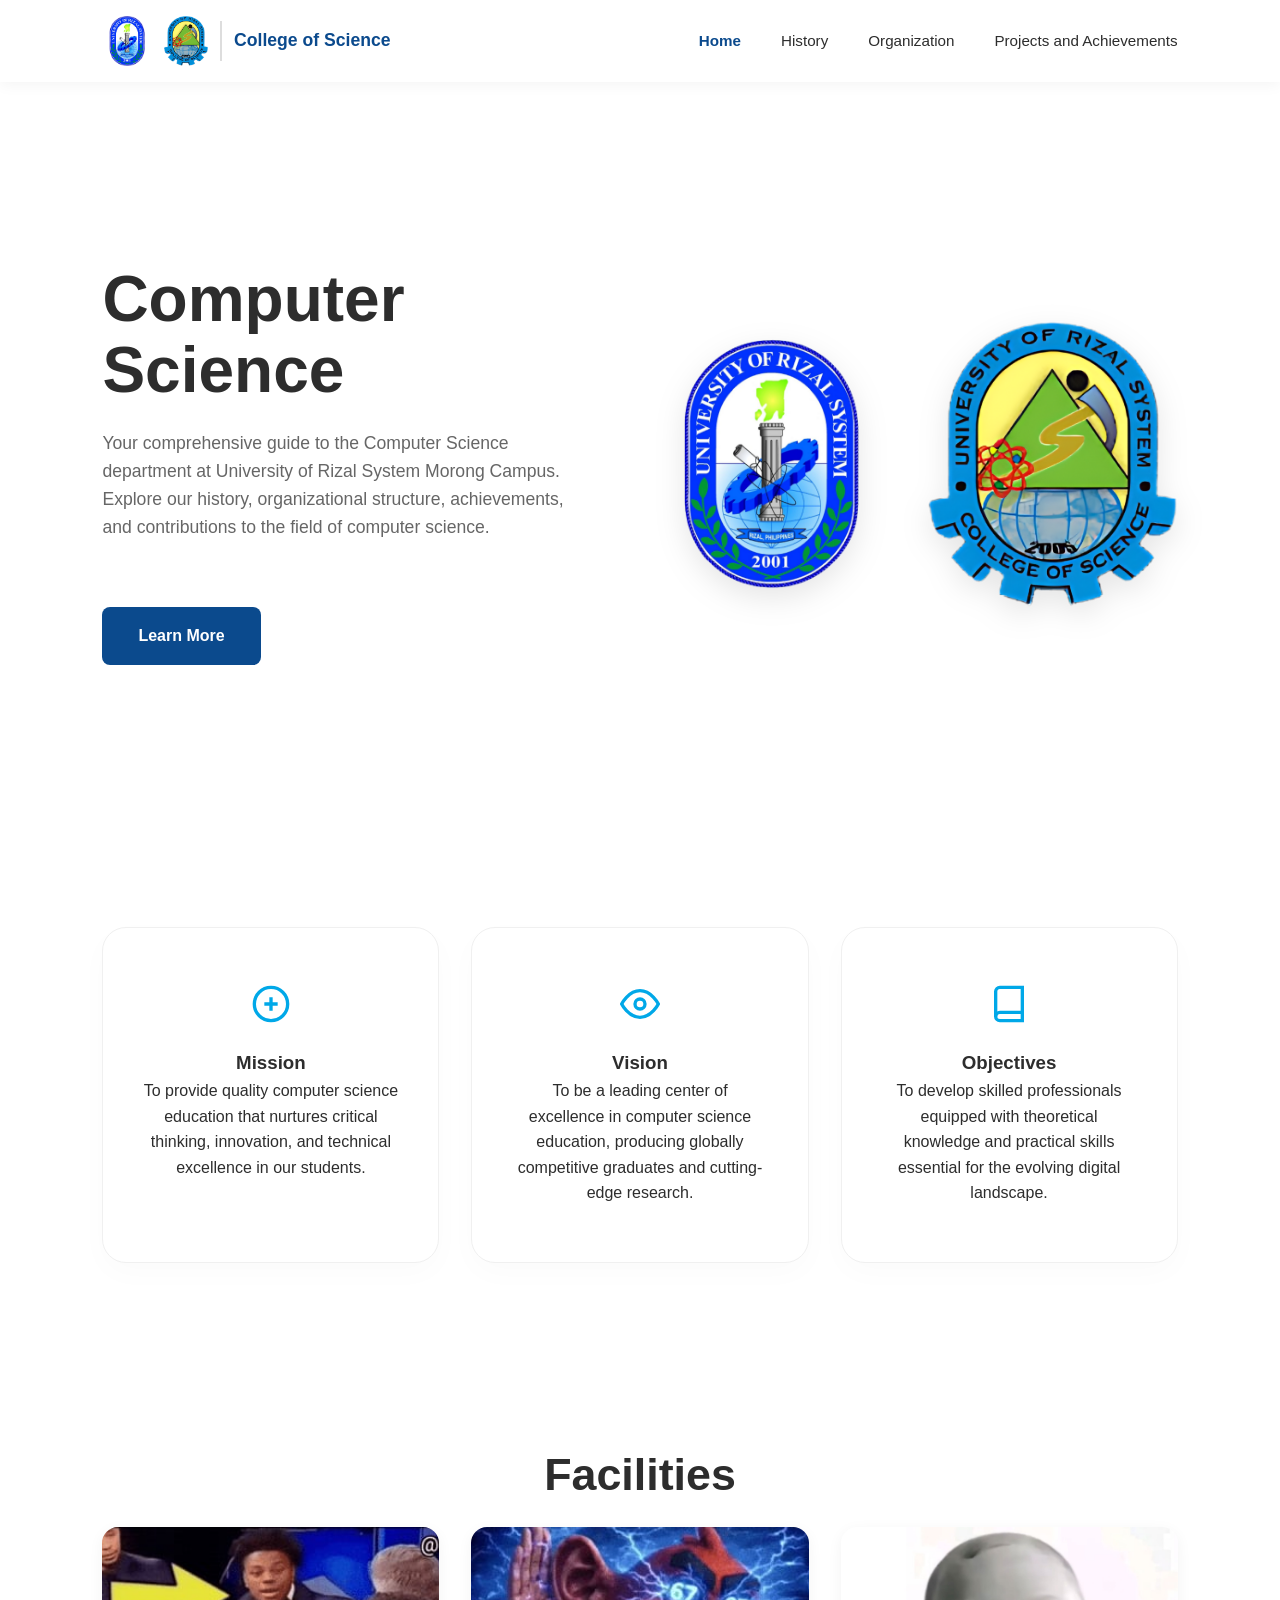
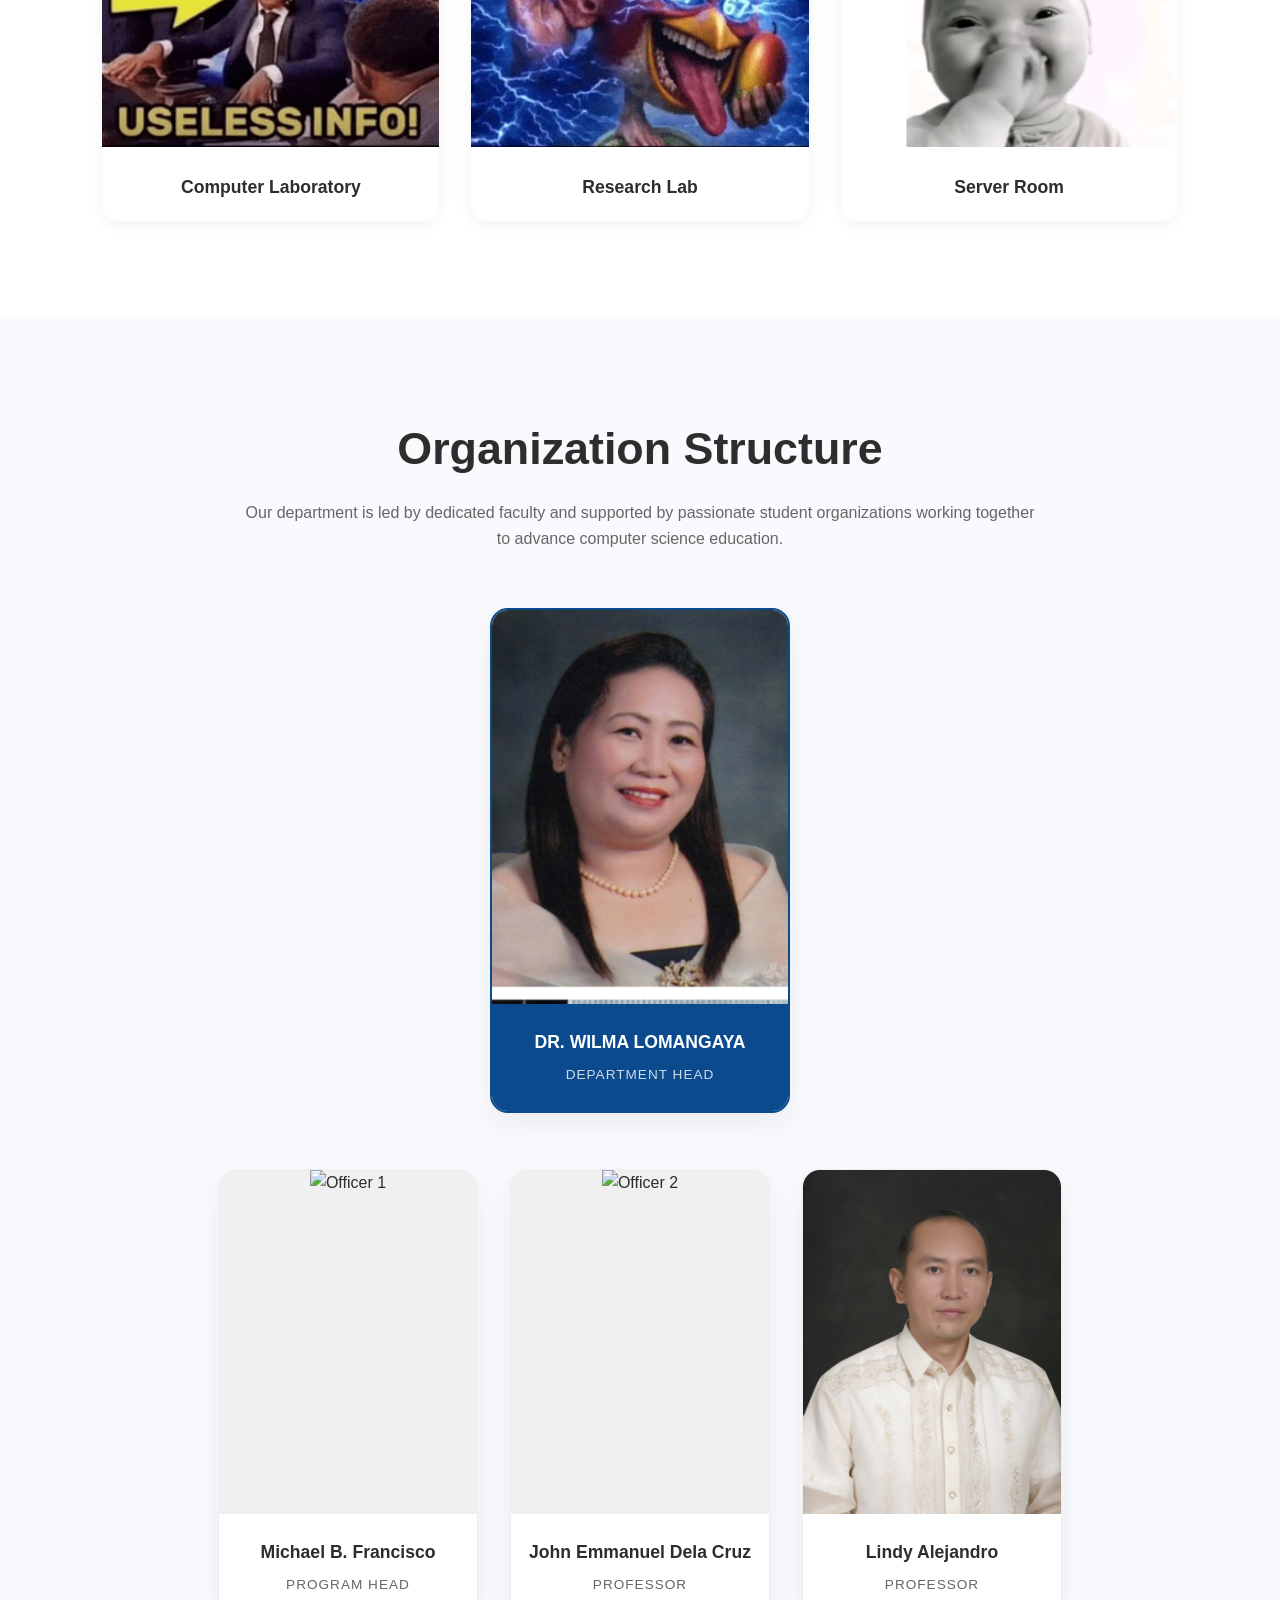
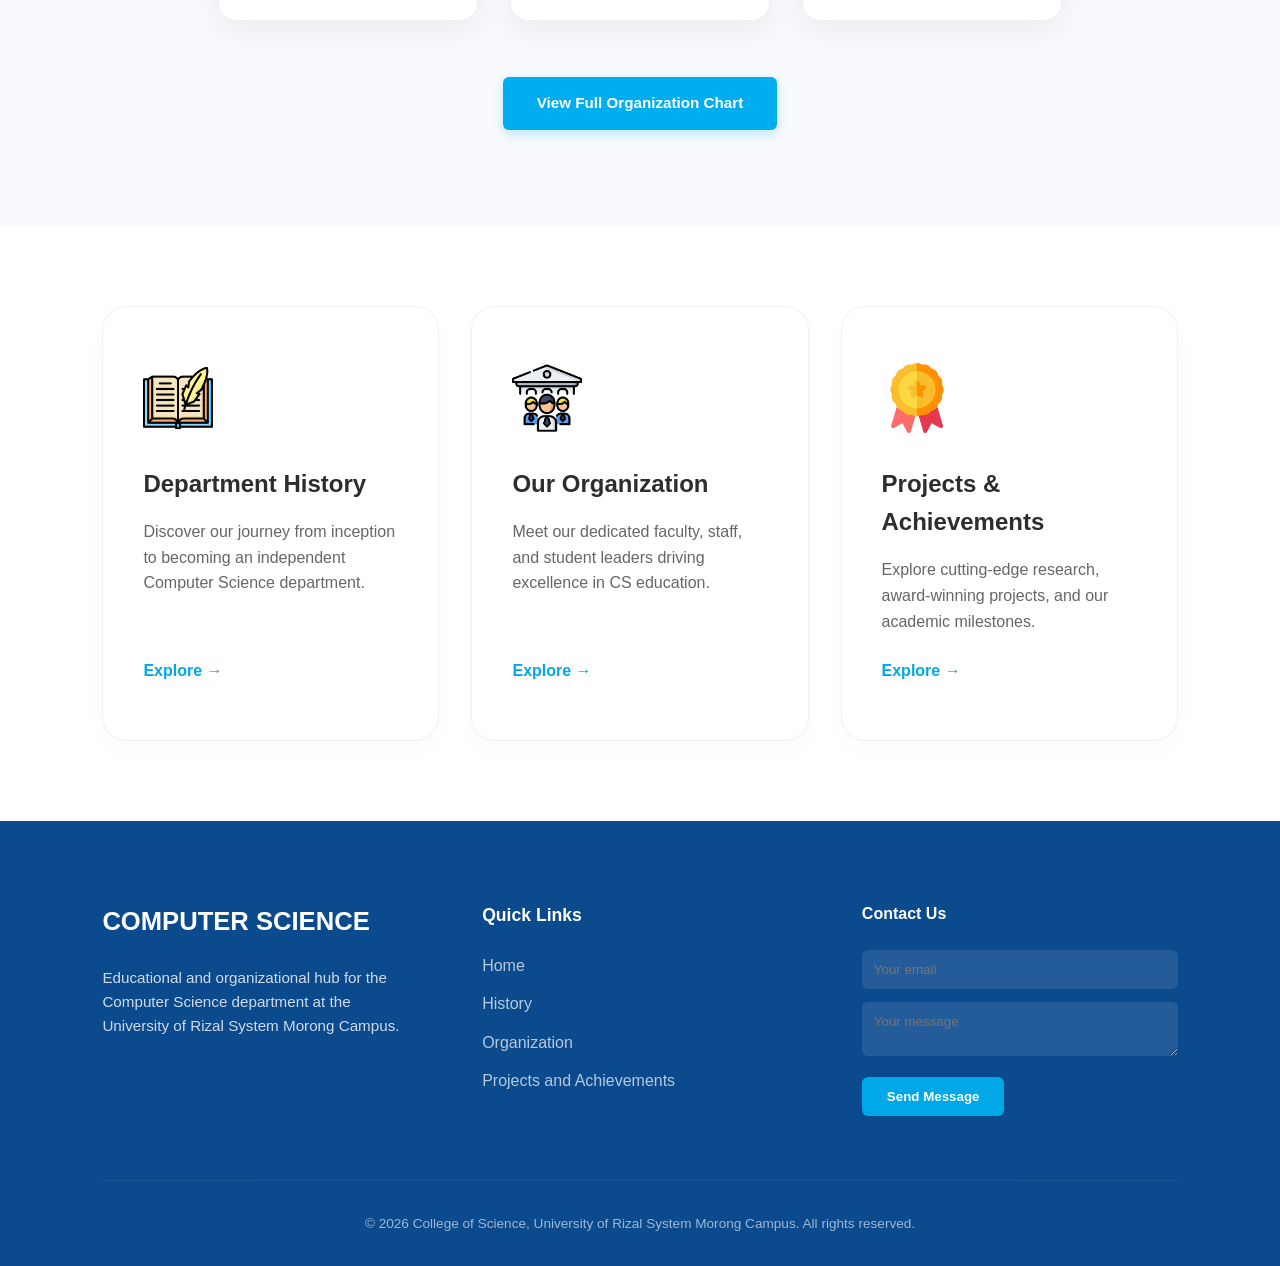
==== index.html @ fdafc154 "changes to facility sample image" ====
<!DOCTYPE html>
<html lang="en">
<head>
    <meta charset="UTF-8">
    <meta name="viewport" content="width=device-width, initial-scale=1.0">
    <title>COMPUTER SCIENCE WEBSITE</title>
    <link rel="stylesheet" href="index.css">
</head>
<body>

    <nav class="navbar">
        <div class="logo">
            <img src="assets/PICTURE RESOURCES/LOGO/LOGO_URS.png" alt="URS Logo">
            <img src="assets/PICTURE RESOURCES/LOGO/Untitled design.png" alt="URS Logo">
            <span><p>College of Science</p></span>
        </div>
        
        <button class="hamburger" id="hamburger" aria-label="Toggle navigation">
            <span></span>
            <span></span>
            <span></span>
        </button>

        <ul class="nav-links" id="nav-links">
            <li><a href="index.html" class="active-link">Home</a></li>
            <li><a href="src/history/history.html">History</a></li>
            <li><a href="src/organization/organization.html">Organization</a></li>
            <li><a href="src/projects and achievements/projects.html">Projects and Achievements</a></li>
        </ul>
    </nav>

    <section class="hero">
        <div class="hero-content">
            <h1>Computer Science</h1>
            <p>Your comprehensive guide to the Computer Science department at University of Rizal System Morong Campus. Explore our history, organizational structure, achievements, and contributions to the field of computer science.</p>
            <br>
            <a href="src/history/history.html" class="btn-primary">Learn More</a>
        </div>
        <div class="hero-image">
            <img src="assets/PICTURE RESOURCES/LOGO/LOGO_URS.png" alt="URS Logo" class="hero-logo">
            <img src="assets/PICTURE RESOURCES/LOGO/Untitled design.png" alt="College Logo" class="hero-logo">
        </div>
    </section>

    <section class="info-container">
        <div class="info-card">
            <div class="icon-circle">
                <svg width="40" height="40" viewBox="0 0 24 24" fill="none" stroke="#00a8e8" stroke-width="2"><circle cx="12" cy="12" r="10"/><path d="M12 8v8M8 12h8"/></svg>
            </div>
            <h3>Mission</h3>
            <p>To provide quality computer science education that nurtures critical thinking, innovation, and technical excellence in our students.</p>
        </div>

        <div class="info-card">
            <div class="icon-circle">
                <svg width="40" height="40" viewBox="0 0 24 24" fill="none" stroke="#00a8e8" stroke-width="2"><path d="M1 12s4-8 11-8 11 8 11 8-4 8-11 8-11-8-11-8z"/><circle cx="12" cy="12" r="3"/></svg>
            </div>
            <h3>Vision</h3>
            <p>To be a leading center of excellence in computer science education, producing globally competitive graduates and cutting-edge research.</p>
        </div>

        <div class="info-card">
            <div class="icon-circle">
                <svg width="40" height="40" viewBox="0 0 24 24" fill="none" stroke="#00a8e8" stroke-width="2"><path d="M4 19.5A2.5 2.5 0 0 1 6.5 17H20"></path><path d="M6.5 2H20v20H6.5A2.5 2.5 0 0 1 4 19.5v-15A2.5 2.5 0 0 1 6.5 2z"></path></svg>
            </div>
            <h3>Objectives</h3>
            <p>To develop skilled professionals equipped with theoretical knowledge and practical skills essential for the evolving digital landscape.</p>
        </div>
    </section>

    <section class="section-container">
        <h2 class="section-title">Facilities</h2>
        <div class="facility-grid">
            <div class="facility-card">
                <img src="assets/PICTURE RESOURCES/FACILITIES/1_SAMPLE.jpg" alt="Computer Laboratory">
                <p>Computer Laboratory</p>
            </div>
            <div class="facility-card">
                <img src="assets/PICTURE RESOURCES/FACILITIES/4_SAMPLE.jpg" alt="Research Lab">
                <p>Research Lab</p>
            </div>
            <div class="facility-card">
                <img src="assets/PICTURE RESOURCES/FACILITIES/6_SAMPLE.jpg" alt="Server Room">
                <p>Server Room</p>
            </div>
        </div>
    </section>

    <section class="section-container bg-light">
        <h2 class="section-title">Organization Structure</h2>
        <p class="section-subtitle">Our department is led by dedicated faculty and supported by passionate student organizations working together to advance computer science education.</p>
        
        <div class="org-preview-box">
            <div class="org-profile-card head">
                <div class="profile-img-container">
                    <img src="assets/PICTURE RESOURCES/FACULTY PICS/W. Lomangaya.jfif" alt="Department Head">
                </div>
                <div class="profile-info">
                    <strong>DR. WILMA LOMANGAYA</strong>
                    <span>Department Head</span>
                </div>
            </div>

            <div class="org-sub-row">
                <div class="org-profile-card">
                    <div class="profile-img-container">
                        <img src="assets/PICTURE RESOURCES/FACULTY PICS/FACULTY_FRANCISCO_MICHAEL01112.JPG" alt="Officer 1">
                    </div>
                    <div class="profile-info">
                        <strong>Michael B. Francisco</strong>
                        <span>Program Head</span>
                    </div>
                </div>

                <div class="org-profile-card">
                    <div class="profile-img-container">
                        <img src="assets/PICTURE RESOURCES/FACULTY PICS/DELA_CRUZ_JOHN_EMMANUEL.jpg" alt="Officer 2">
                    </div>
                    <div class="profile-info">
                        <strong>John Emmanuel Dela Cruz</strong>
                        <span>Professor</span>
                    </div>
                </div>

                <div class="org-profile-card">
                    <div class="profile-img-container">
                        <img src="assets/PICTURE RESOURCES/FACULTY PICS/ALEJANDRO LINDY.JPG" alt="Officer 3">
                    </div>
                    <div class="profile-info">
                        <strong>Lindy Alejandro</strong>
                        <span>Professor</span>
                    </div>
                </div>
            </div>

            <a href="src/organization/organization.html" class="btn-secondary">View Full Organization Chart</a>
        </div>
    </section>

    <section class="info-container">
        <div class="info-card explore">
            <div class="icon-box">
                <img src="assets/PICTURE RESOURCES/ICONS/history-book.png" alt="History">
            </div>
            <h3>Department History</h3>
            <p>Discover our journey from inception to becoming an independent Computer Science department.</p>
            <a href="src/history/history.html" class="link-arrow">Explore →</a>
        </div>
        <div class="info-card explore">
            <div class="icon-box">
                <img src="assets/PICTURE RESOURCES/ICONS/organization.png" alt="Organization">
            </div>
            <h3>Our Organization</h3>
            <p>Meet our dedicated faculty, staff, and student leaders driving excellence in CS education.</p>
            <a href="src/organization/organization.html" class="link-arrow">Explore →</a>
        </div>
        <div class="info-card explore">
            <div class="icon-box">
                <img src="assets/PICTURE RESOURCES/ICONS/medal.png" alt="Projects">
            </div>
            <h3>Projects & Achievements</h3>
            <p>Explore cutting-edge research, award-winning projects, and our academic milestones.</p>
            <a href="src/projects and achievements/projects.html" class="link-arrow">Explore →</a>
        </div>
    </section>

    <footer class="footer">
        <div class="footer-content">
            <div class="footer-about">
                <h3>COMPUTER SCIENCE</h3>
                <p>Educational and organizational hub for the Computer Science department at the University of Rizal System Morong Campus.</p>
            </div>
            <div class="footer-links">
                <h4>Quick Links</h4>
                <ul>
                    <li><a href="index.html">Home</a></li>
                    <li><a href="src/history/history.html">History</a></li>
                    <li><a href="src/organization/organization.html">Organization</a></li>
                    <li><a href="src/projects and achievements/projects.html">Projects and Achievements</a></li>
                </ul>
            </div>
            <div class="footer-contact">
                <h4>Contact Us</h4>
                <input type="email" placeholder="Your email">
                <textarea placeholder="Your message"></textarea>
                <button class="btn-send">Send Message</button>
            </div>
        </div>
        <div class="footer-bottom">
            <p>© 2026 College of Science, University of Rizal System Morong Campus. All rights reserved.</p>
        </div>
    </footer>

    <script>
        const hamburger = document.getElementById('hamburger');
        const navLinks = document.getElementById('nav-links');

        hamburger.addEventListener('click', () => {
            navLinks.classList.toggle('active');
            hamburger.classList.toggle('is-active');
        });
    </script>
</body>
</html>
---- index.css ----
/* --- 1. GLOBAL VARIABLES & RESET --- */
:root {
    --primary-blue: #0b4a8d;
    --accent-blue: #00a8e8;
    --cyan-btn: #00aeef;
    --text-dark: #2d2d2d;
    --text-light: #666;
    --bg-light: #f8fafd;
    --white: #ffffff;
}

* {
    margin: 0;
    padding: 0;
    box-sizing: border-box;
    font-family: 'Inter', -apple-system, BlinkMacSystemFont, 'Segoe UI', Roboto, sans-serif;
}

body {
    line-height: 1.6;
    color: var(--text-dark);
    background-color: var(--white);
    overflow-x: hidden;
}

/* --- 2. NAVIGATION BAR --- */
.navbar {
    position: sticky;
    top: 0;
    background: var(--white);
    display: flex;
    justify-content: space-between;
    align-items: center;
    padding: 1rem 8%;
    box-shadow: 0 2px 15px rgba(0,0,0,0.05);
    z-index: 1000;
}

.logo {
    display: flex;
    align-items: center;
    gap: 12px;
    height: 100%;
}

/* Resize the actual logo image */
.logo img {
    height: 50px;
    width: auto;
    object-fit: contain;
    transition: transform 0.3s ease;
}

/* Slight hover effect like a pro site */
.logo img:hover {
    transform: scale(1.05);
    cursor: pointer;
}

/* Styling the "College of Science" text */
.logo span p {
    font-size: 1.1rem; 
    font-weight: 700;
    color: var(--primary-blue);
    line-height: 1;
    white-space: nowrap;
}

/* Divider between logos and text */
.logo span {
    border-left: 2px solid #ddd;
    padding-left: 12px;
    display: flex;
    align-items: center;
    height: 40px;
}

.nav-links {
    display: flex;
    list-style: none;
    gap: 2.5rem;
}

.nav-links a {
    text-decoration: none;
    color: var(--text-dark);
    font-weight: 500;
    font-size: 0.95rem;
    transition: color 0.3s ease;
}

.nav-links a:hover {
    color: var(--primary-blue);
}

.nav-links a.active-link {
    color: var(--primary-blue);
    font-weight: 700;
    pointer-events: none;
    cursor: default;
}

/* --- 3. HERO SECTION --- */
.hero {
    display: flex;
    align-items: center;
    justify-content: space-between;
    padding: 6rem 8%;
    gap: 3rem;
    min-height: 85vh;
}

.hero-content {
    flex: 1;
    max-width: 600px;
}

.hero-content h1 {
    font-size: 4rem;
    line-height: 1.1;
    margin-bottom: 1.5rem;
    color: var(--text-dark);
}

.hero-content p {
    font-size: 1.1rem;
    color: var(--text-light);
    margin-bottom: 2.5rem;
}

.btn-primary {
    display: inline-block;
    text-decoration: none;
    background: var(--primary-blue);
    color: var(--white);
    border: none;
    padding: 16px 36px;
    border-radius: 8px;
    font-weight: 600;
    font-size: 1rem;
    cursor: pointer;
    transition: background 0.3s ease, transform 0.2s ease;
}

.btn-primary:hover {
    background: #083a71;
    transform: translateY(-2px);
}

.hero-image {
    flex: 1;
    display: flex;
    justify-content: center; /* Centers the logos in the right column */
    align-items: center;
    gap: 2rem;               /* Adds space between the two logos */
}

.hero-logo {
    width: 250px;            /* Adjust this number to make logos bigger or smaller */
    height: auto;            /* Keeps the circular/square shape perfect */
    object-fit: contain;     /* Ensures the logo doesn't stretch */
    border-radius: 0;        /* Removed the 24px radius so logos look clean */
    box-shadow: none;        /* Optional: Remove shadow if you want a flat look */
    filter: drop-shadow(0 10px 15px rgba(0,0,0,0.1)); /* Soft shadow around the logo shape */
}

/* --- 4. INFORMATION CARDS (Mission/Vision) --- */
.info-container {
    display: grid;
    grid-template-columns: repeat(auto-fit, minmax(300px, 1fr));
    gap: 2rem;
    padding: 5rem 8%;
}

.info-card {
    background: var(--white);
    padding: 3.5rem 2.5rem;
    border-radius: 24px;
    text-align: center;
    border: 1px solid #f0f0f0;
    box-shadow: 0 10px 30px rgba(0,0,0,0.02);
}

.icon-circle {
    margin-bottom: 1.5rem;
    display: flex;
    justify-content: center;
}

/* --- 5. EXPLORE CARDS (Icon fix here) --- */
.info-card.explore {
    text-align: left;
    display: flex;
    flex-direction: column;
    min-height: 400px;
}

.icon-box {
    width: 70px; /* Controlled icon container size */
    height: 70px;
    margin-bottom: 2rem;
}

.icon-box img {
    width: 100%;
    height: 100%;
    object-fit: contain; /* Prevents icons from stretching */
}

.info-card.explore h3 {
    margin-bottom: 1rem;
    font-size: 1.5rem;
}

.info-card.explore p {
    flex-grow: 1;
    color: var(--text-light);
    font-size: 1rem;
}

.link-arrow {
    display: inline-block;
    margin-top: 1.5rem;
    color: var(--accent-blue);
    text-decoration: none;
    font-weight: 700;
    transition: transform 0.3s ease;
}

.link-arrow:hover {
    transform: translateX(5px);
}

/* --- 6. FACILITIES GRID --- */
.section-container {
    padding: 6rem 8%;
    text-align: center;
}

.bg-light { background-color: var(--bg-light); }

.section-title {
    font-size: 2.8rem;
    margin-bottom: 1rem;
    font-weight: 800;
}

.section-subtitle {
    max-width: 800px;
    margin: 0 auto 3.5rem;
    color: var(--text-light);
}

.facility-grid {
    display: grid;
    grid-template-columns: repeat(auto-fit, minmax(280px, 1fr));
    gap: 2rem;
}

.facility-card {
    background: var(--white);
    border-radius: 16px;
    overflow: hidden;
    box-shadow: 0 4px 15px rgba(0,0,0,0.05);
}

.facility-card img {
    width: 100%;
    height: 220px;
    object-fit: cover;
}

.facility-card p {
    padding: 1.2rem;
    font-weight: 600;
    font-size: 1.1rem;
}

/* --- 7. ORGANIZATION STRUCTURE (Portrait fix here) --- */
.org-preview-box {
    display: flex;
    flex-direction: column;
    align-items: center;
    gap: 3.5rem;
}

.org-profile-card {
    background: var(--white);
    width: 260px;
    border-radius: 18px;
    overflow: hidden;
    box-shadow: 0 12px 30px rgba(0,0,0,0.06);
    transition: transform 0.3s ease, box-shadow 0.3s ease;
    border: 1px solid #eee;
}

.org-profile-card:hover {
    transform: translateY(-8px);
    box-shadow: 0 15px 35px rgba(0,0,0,0.12);
}

.org-profile-card.head {
    width: 300px;
    border: 2px solid var(--primary-blue);
}

.profile-img-container {
    width: 100%;
    aspect-ratio: 3 / 4; /* Professional Portrait Ratio */
    overflow: hidden;
    background: #f0f0f0;
}

.profile-img-container img {
    width: 100%;
    height: 100%;
    object-fit: cover;
    object-position: top center; /* Keeps faces in frame */
}

.profile-info {
    padding: 1.5rem 1rem;
    text-align: center;
}

.org-profile-card.head .profile-info {
    background: var(--primary-blue);
    color: var(--white);
}

.profile-info strong {
    display: block;
    font-size: 1.1rem;
    margin-bottom: 0.3rem;
}

.profile-info span {
    font-size: 0.85rem;
    color: var(--text-light);
    text-transform: uppercase;
    letter-spacing: 1px;
}

.org-profile-card.head .profile-info span {
    color: rgba(255,255,255,0.8);
}

.org-sub-row {
    display: flex;
    gap: 2rem;
    flex-wrap: wrap;
    justify-content: center;
}

.btn-secondary {
    background: var(--cyan-btn);
    color: var(--white);
    padding: 14px 34px;
    text-decoration: none;
    border-radius: 6px;
    font-weight: 700;
    font-size: 0.95rem;
    box-shadow: 0 4px 12px rgba(0, 174, 239, 0.25);
    transition: background 0.3s ease;
}

.btn-secondary:hover {
    background: var(--primary-blue);
}

/* --- 8. FOOTER --- */
.footer {
    background: var(--primary-blue);
    color: var(--white);
    padding: 5rem 8% 2rem;
}

.footer-content {
    display: grid;
    grid-template-columns: repeat(auto-fit, minmax(250px, 1fr));
    gap: 4rem;
    margin-bottom: 4rem;
}

.footer-about h3 { margin-bottom: 1.5rem; font-size: 1.6rem; }
.footer-about p { opacity: 0.8; font-size: 0.95rem; }

.footer-links h4 { margin-bottom: 1.5rem; font-size: 1.1rem; }
.footer-links ul { list-style: none; }
.footer-links li { margin-bottom: 0.8rem; }
.footer-links a { color: rgba(255,255,255,0.7); text-decoration: none; transition: 0.3s; }
.footer-links a:hover { color: var(--white); padding-left: 5px; }

.footer-contact h4 { margin-bottom: 1.5rem; }
.footer-contact input, .footer-contact textarea {
    width: 100%;
    padding: 12px;
    margin-bottom: 0.8rem;
    border-radius: 6px;
    border: none;
    background: rgba(255,255,255,0.1);
    color: var(--white);
    outline: none;
}

.btn-send {
    background: var(--accent-blue);
    color: var(--white);
    border: none;
    padding: 12px 25px;
    border-radius: 6px;
    font-weight: 600;
    cursor: pointer;
}

.footer-bottom {
    border-top: 1px solid rgba(255,255,255,0.1);
    padding-top: 2rem;
    text-align: center;
    font-size: 0.85rem;
    opacity: 0.6;
}

/* --- 9. RESPONSIVE DESIGN (Hamburger) --- */
.hamburger {
    display: none;
    flex-direction: column;
    gap: 6px;
    background: none;
    border: none;
    cursor: pointer;
}

.hamburger span {
    width: 28px;
    height: 3px;
    background: var(--primary-blue);
    border-radius: 2px;
    transition: 0.3s;
}

@media (max-width: 1024px) {
    .hero { flex-direction: column; text-align: center; padding-top: 4rem; }
    .hero-content { margin-bottom: 3rem; }
    .hero-image { justify-content: center; }
    .hero-content h1 { font-size: 3rem; }
}

@media (max-width: 768px) {
    .navbar { padding: 1rem 5%; }
    .hamburger { display: flex; }
    
    .nav-links {
        display: none;
        position: absolute;
        top: 100%;
        left: 0;
        width: 100%;
        background: var(--white);
        flex-direction: column;
        padding: 2.5rem;
        text-align: center;
        box-shadow: 0 10px 15px rgba(0,0,0,0.05);
    }
    
    .nav-links.active { display: flex; }
    .nav-links li { margin: 0; }
    
    .section-title { font-size: 2.2rem; }
}

@media (max-width: 600px) {
    .hero-image {
        flex-direction: column;
        gap: 1rem;
    }
    .hero-logo {
        width: 180px;
    }
}
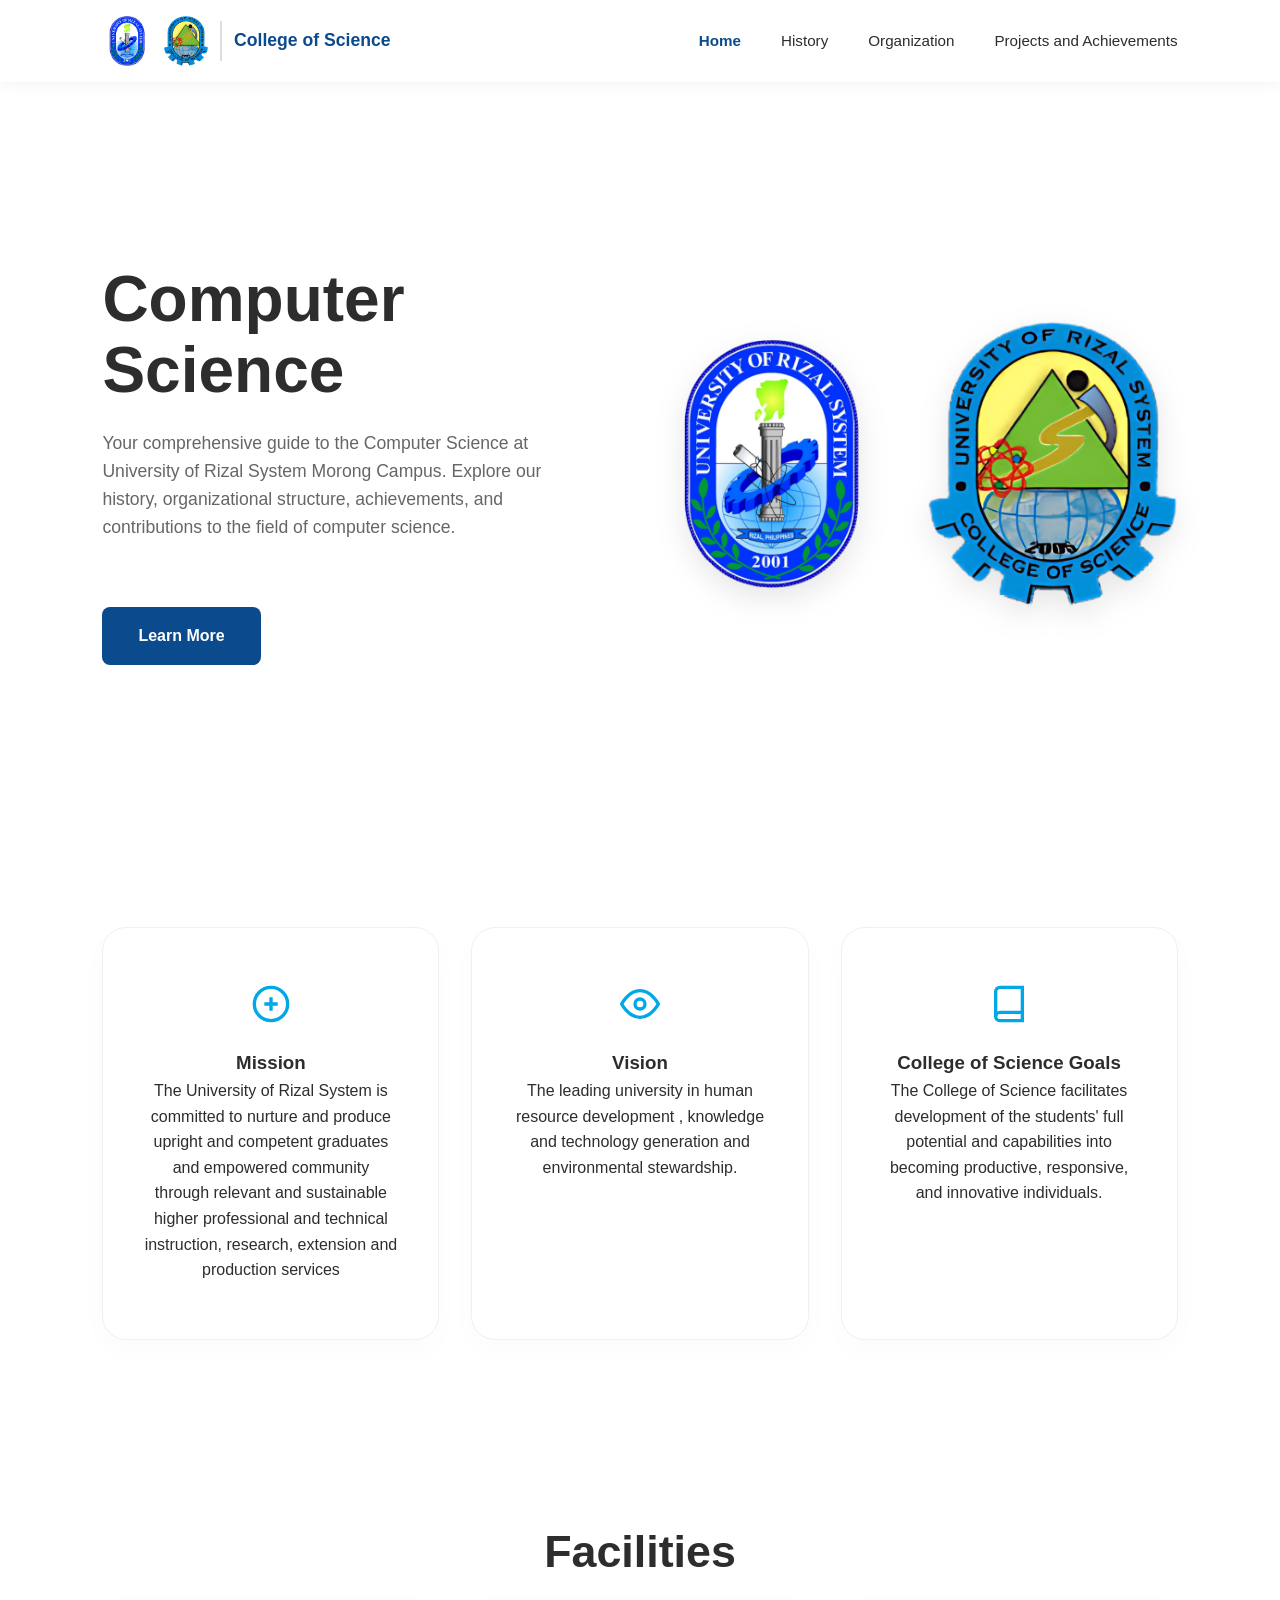
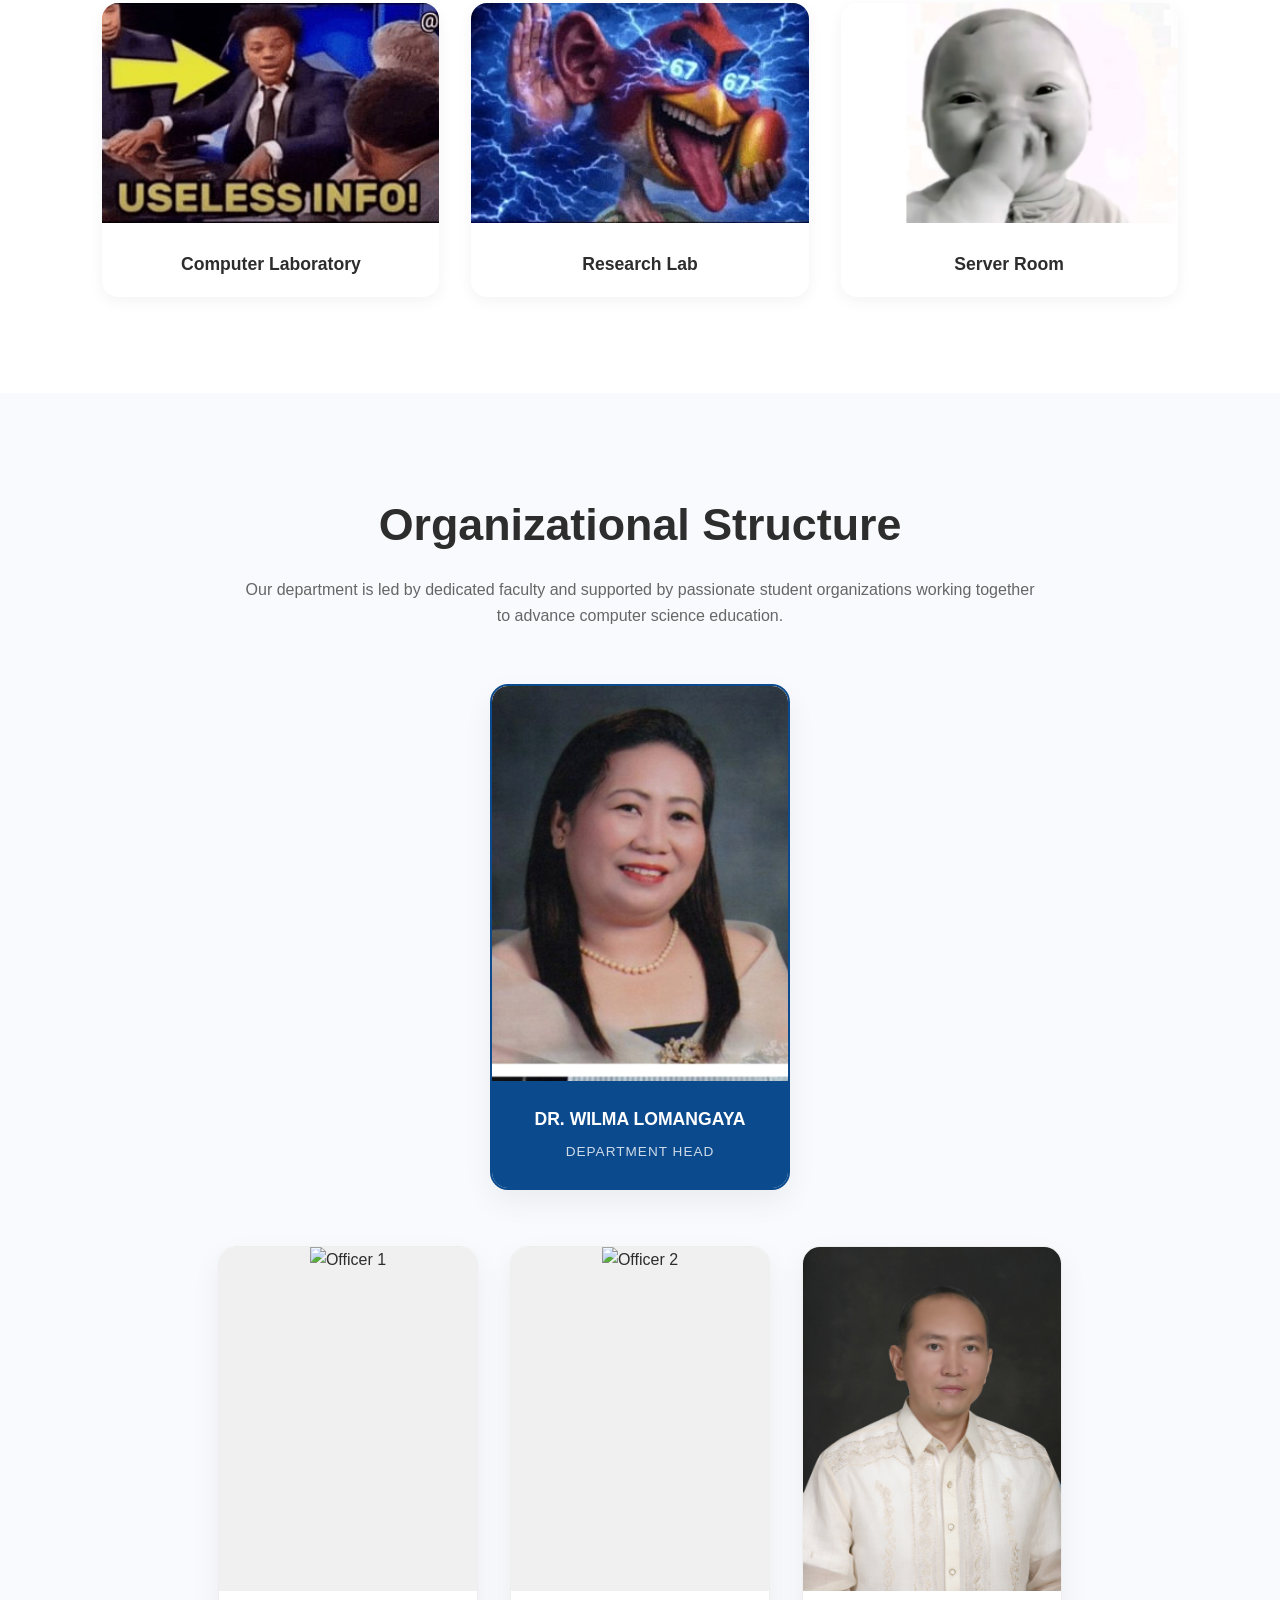
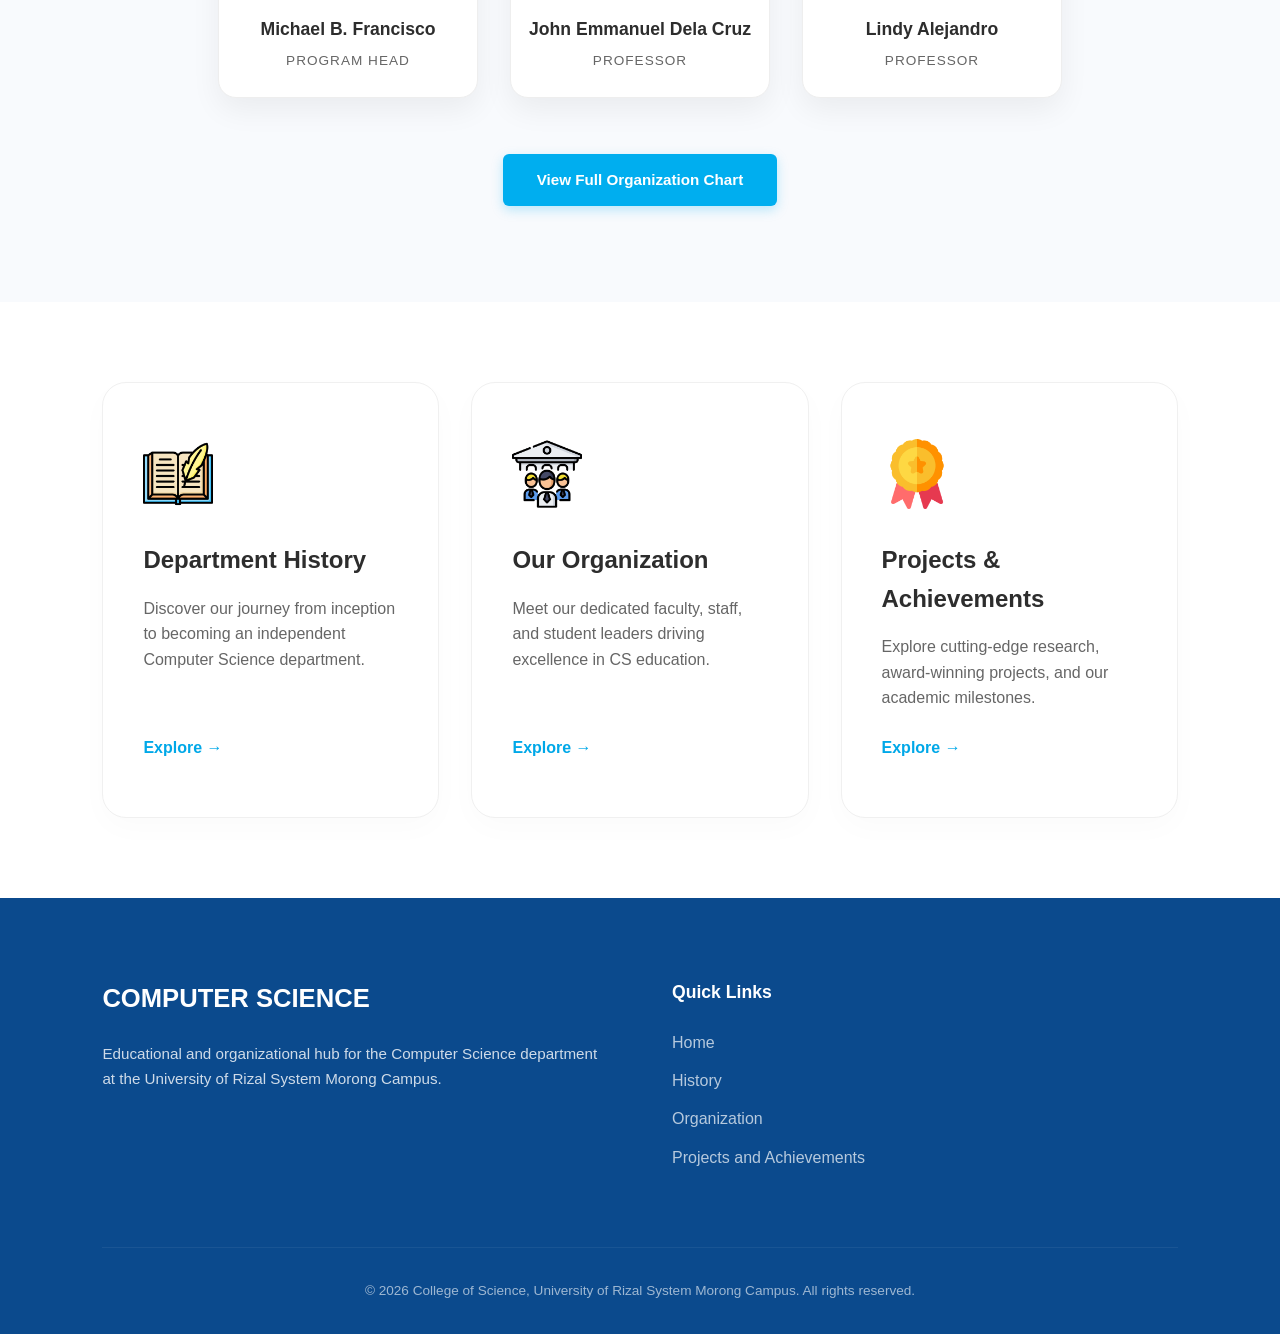
==== commit ebb6c26a: "Updated Home, History, Organization and Projects and Achievements - Removed Footer Email - Updated V" ====
--- a/index.html
+++ b/index.html
@@ -32,7 +32,7 @@
     <section class="hero">
         <div class="hero-content">
             <h1>Computer Science</h1>
-            <p>Your comprehensive guide to the Computer Science department at University of Rizal System Morong Campus. Explore our history, organizational structure, achievements, and contributions to the field of computer science.</p>
+            <p>Your comprehensive guide to the Computer Science at University of Rizal System Morong Campus. Explore our history, organizational structure, achievements, and contributions to the field of computer science.</p>
             <br>
             <a href="src/history/history.html" class="btn-primary">Learn More</a>
         </div>
@@ -48,7 +48,7 @@
                 <svg width="40" height="40" viewBox="0 0 24 24" fill="none" stroke="#00a8e8" stroke-width="2"><circle cx="12" cy="12" r="10"/><path d="M12 8v8M8 12h8"/></svg>
             </div>
             <h3>Mission</h3>
-            <p>To provide quality computer science education that nurtures critical thinking, innovation, and technical excellence in our students.</p>
+            <p>The University of Rizal System is committed to nurture and produce upright and competent graduates and empowered community through relevant and sustainable higher professional and technical instruction, research, extension and production services</p>
         </div>
 
         <div class="info-card">
@@ -56,15 +56,15 @@
                 <svg width="40" height="40" viewBox="0 0 24 24" fill="none" stroke="#00a8e8" stroke-width="2"><path d="M1 12s4-8 11-8 11 8 11 8-4 8-11 8-11-8-11-8z"/><circle cx="12" cy="12" r="3"/></svg>
             </div>
             <h3>Vision</h3>
-            <p>To be a leading center of excellence in computer science education, producing globally competitive graduates and cutting-edge research.</p>
+            <p>The leading university in human resource development , knowledge and technology generation and environmental stewardship.</p>
         </div>
 
         <div class="info-card">
             <div class="icon-circle">
                 <svg width="40" height="40" viewBox="0 0 24 24" fill="none" stroke="#00a8e8" stroke-width="2"><path d="M4 19.5A2.5 2.5 0 0 1 6.5 17H20"></path><path d="M6.5 2H20v20H6.5A2.5 2.5 0 0 1 4 19.5v-15A2.5 2.5 0 0 1 6.5 2z"></path></svg>
             </div>
-            <h3>Objectives</h3>
-            <p>To develop skilled professionals equipped with theoretical knowledge and practical skills essential for the evolving digital landscape.</p>
+            <h3>College of Science Goals</h3>
+            <p>The College of Science facilitates development of the students' full potential and capabilities into becoming productive, responsive, and innovative individuals.</p>
         </div>
     </section>
 
@@ -87,7 +87,7 @@
     </section>
 
     <section class="section-container bg-light">
-        <h2 class="section-title">Organization Structure</h2>
+        <h2 class="section-title">Organizational Structure</h2>
         <p class="section-subtitle">Our department is led by dedicated faculty and supported by passionate student organizations working together to advance computer science education.</p>
         
         <div class="org-preview-box">
@@ -179,12 +179,6 @@
                     <li><a href="src/projects and achievements/projects.html">Projects and Achievements</a></li>
                 </ul>
             </div>
-            <div class="footer-contact">
-                <h4>Contact Us</h4>
-                <input type="email" placeholder="Your email">
-                <textarea placeholder="Your message"></textarea>
-                <button class="btn-send">Send Message</button>
-            </div>
         </div>
         <div class="footer-bottom">
             <p>© 2026 College of Science, University of Rizal System Morong Campus. All rights reserved.</p>
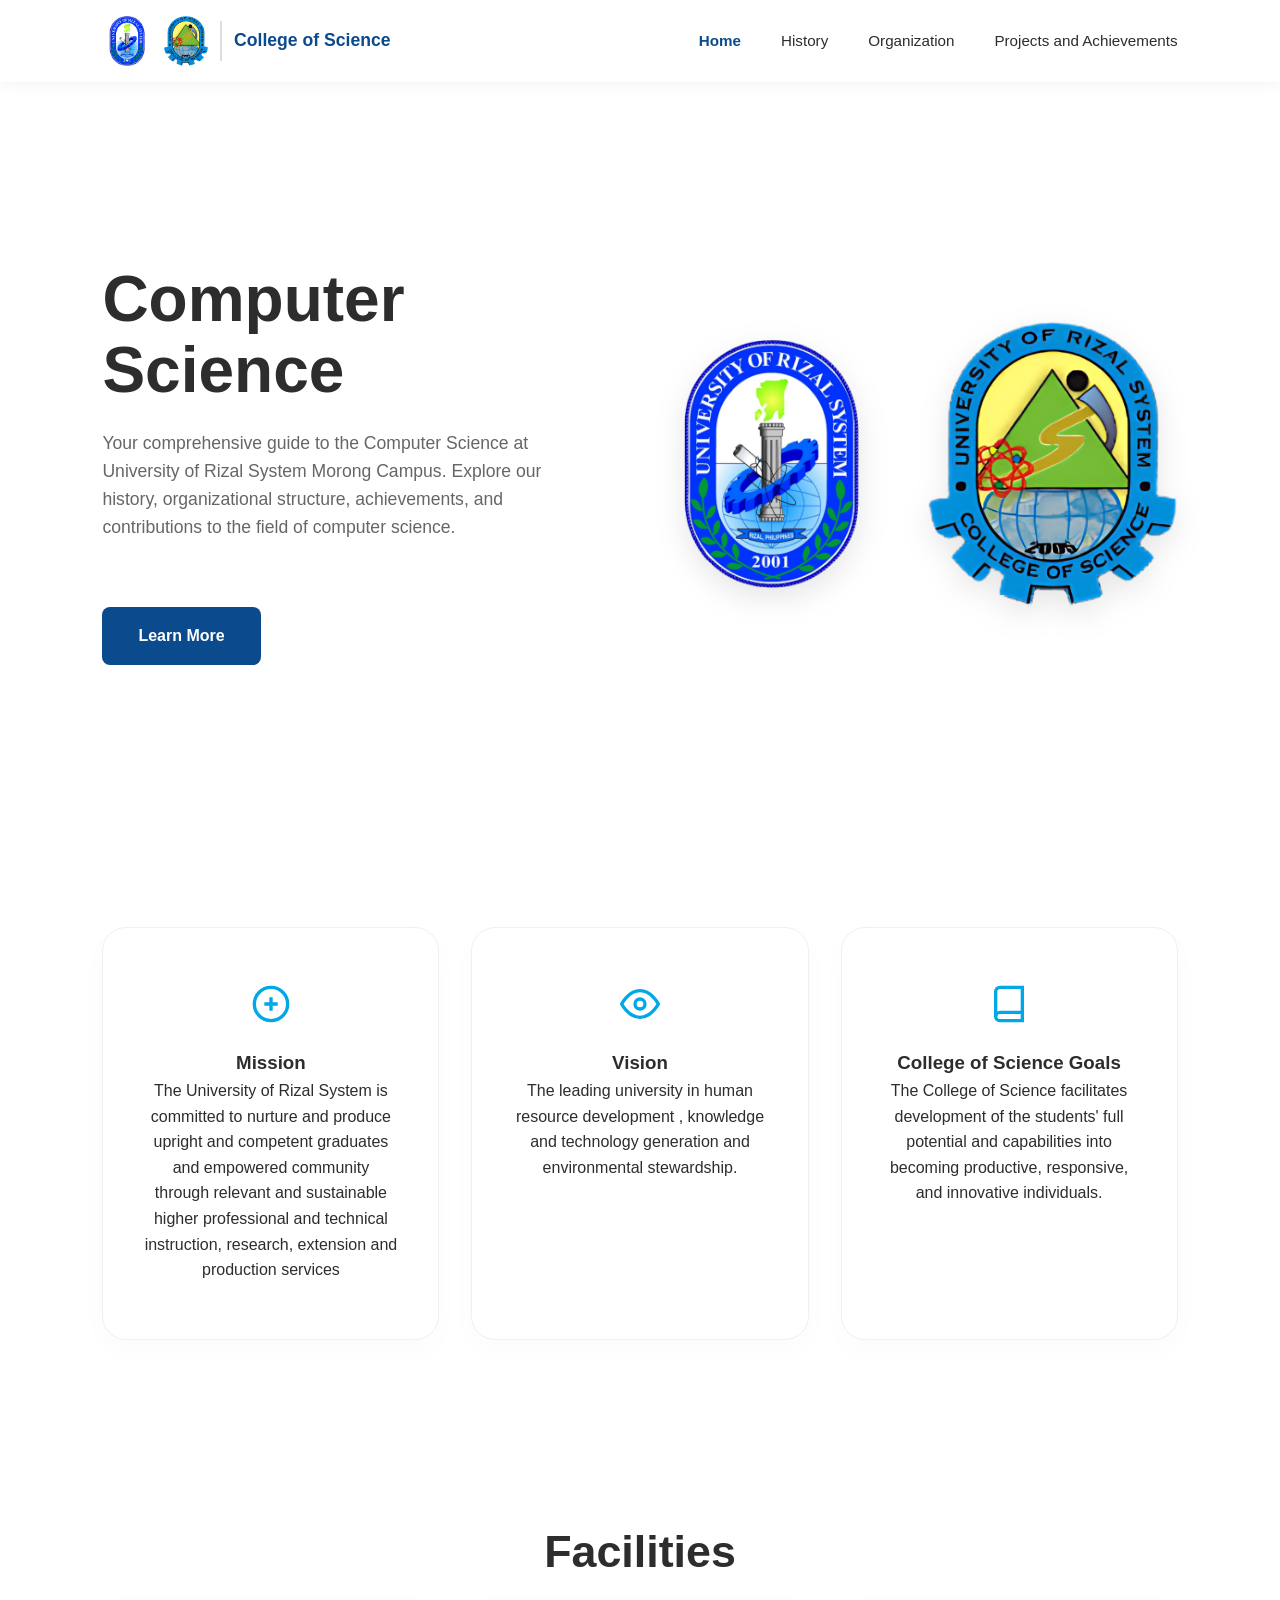
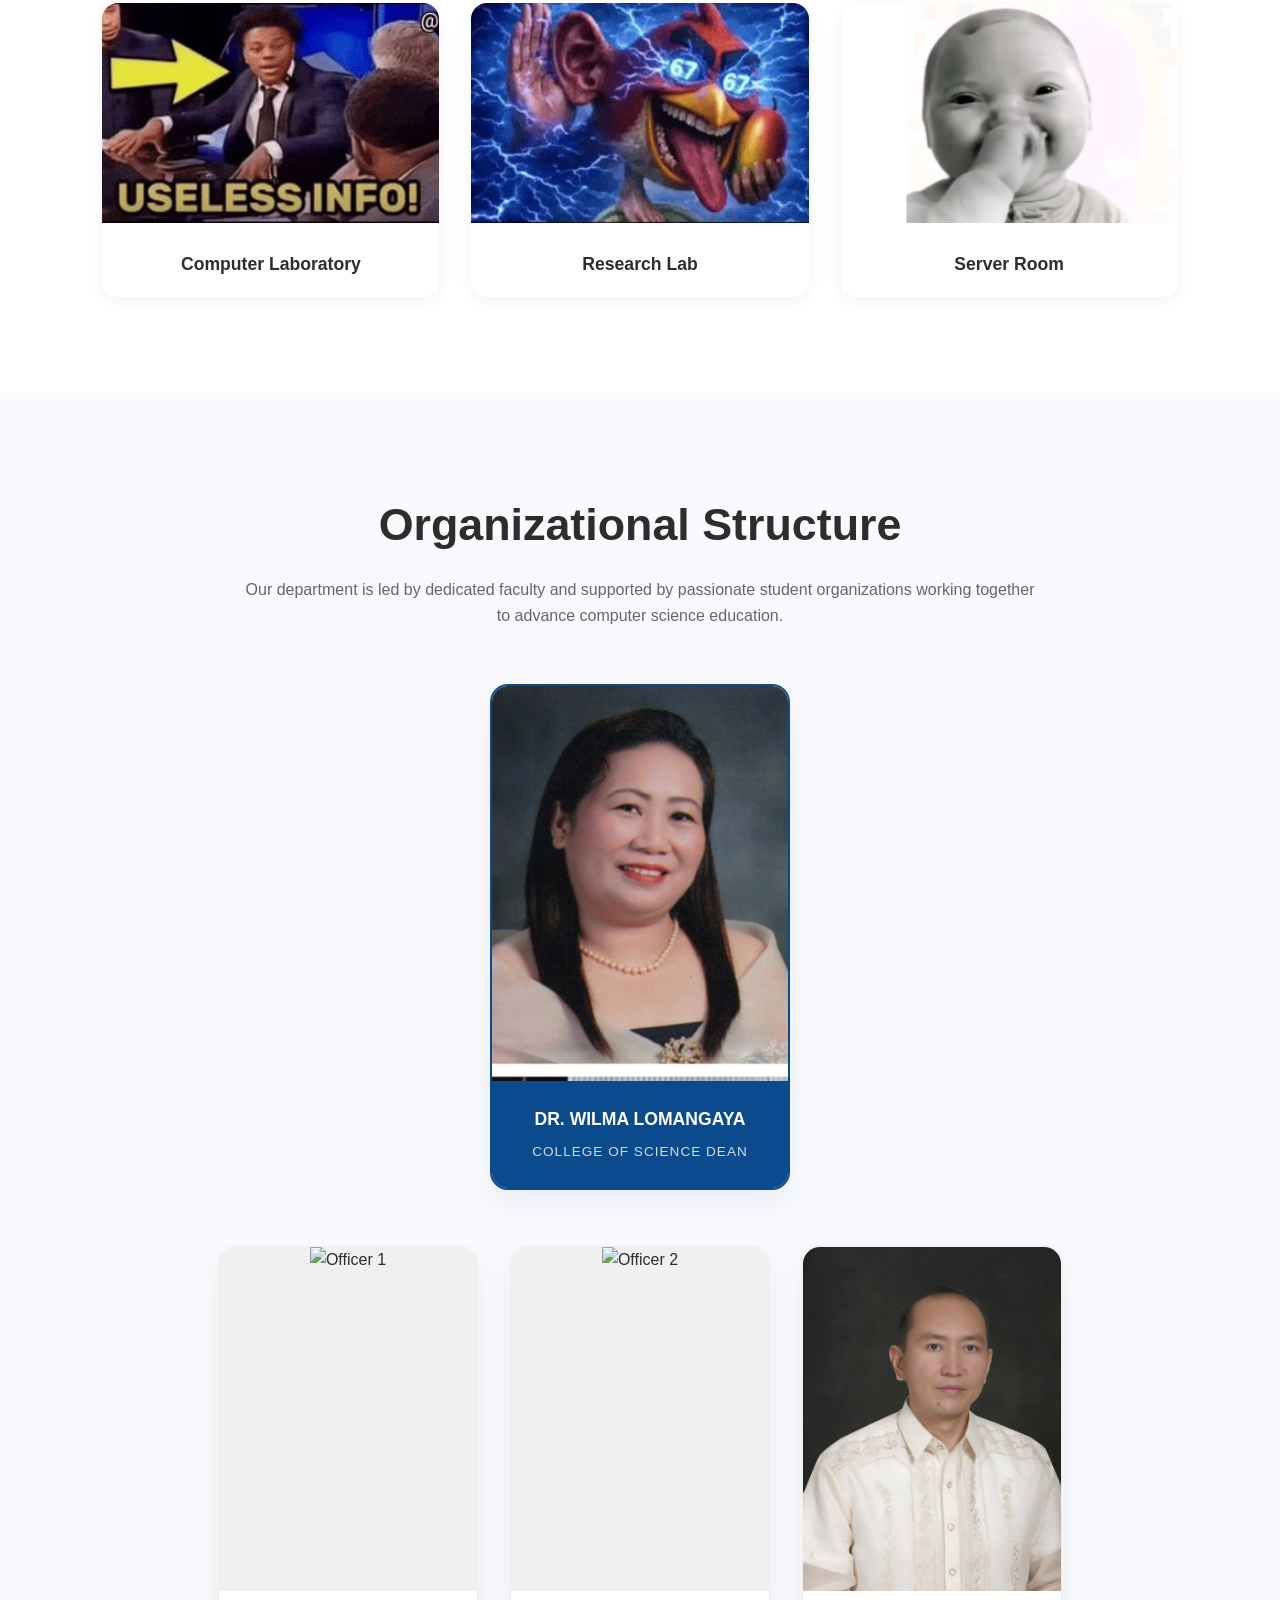
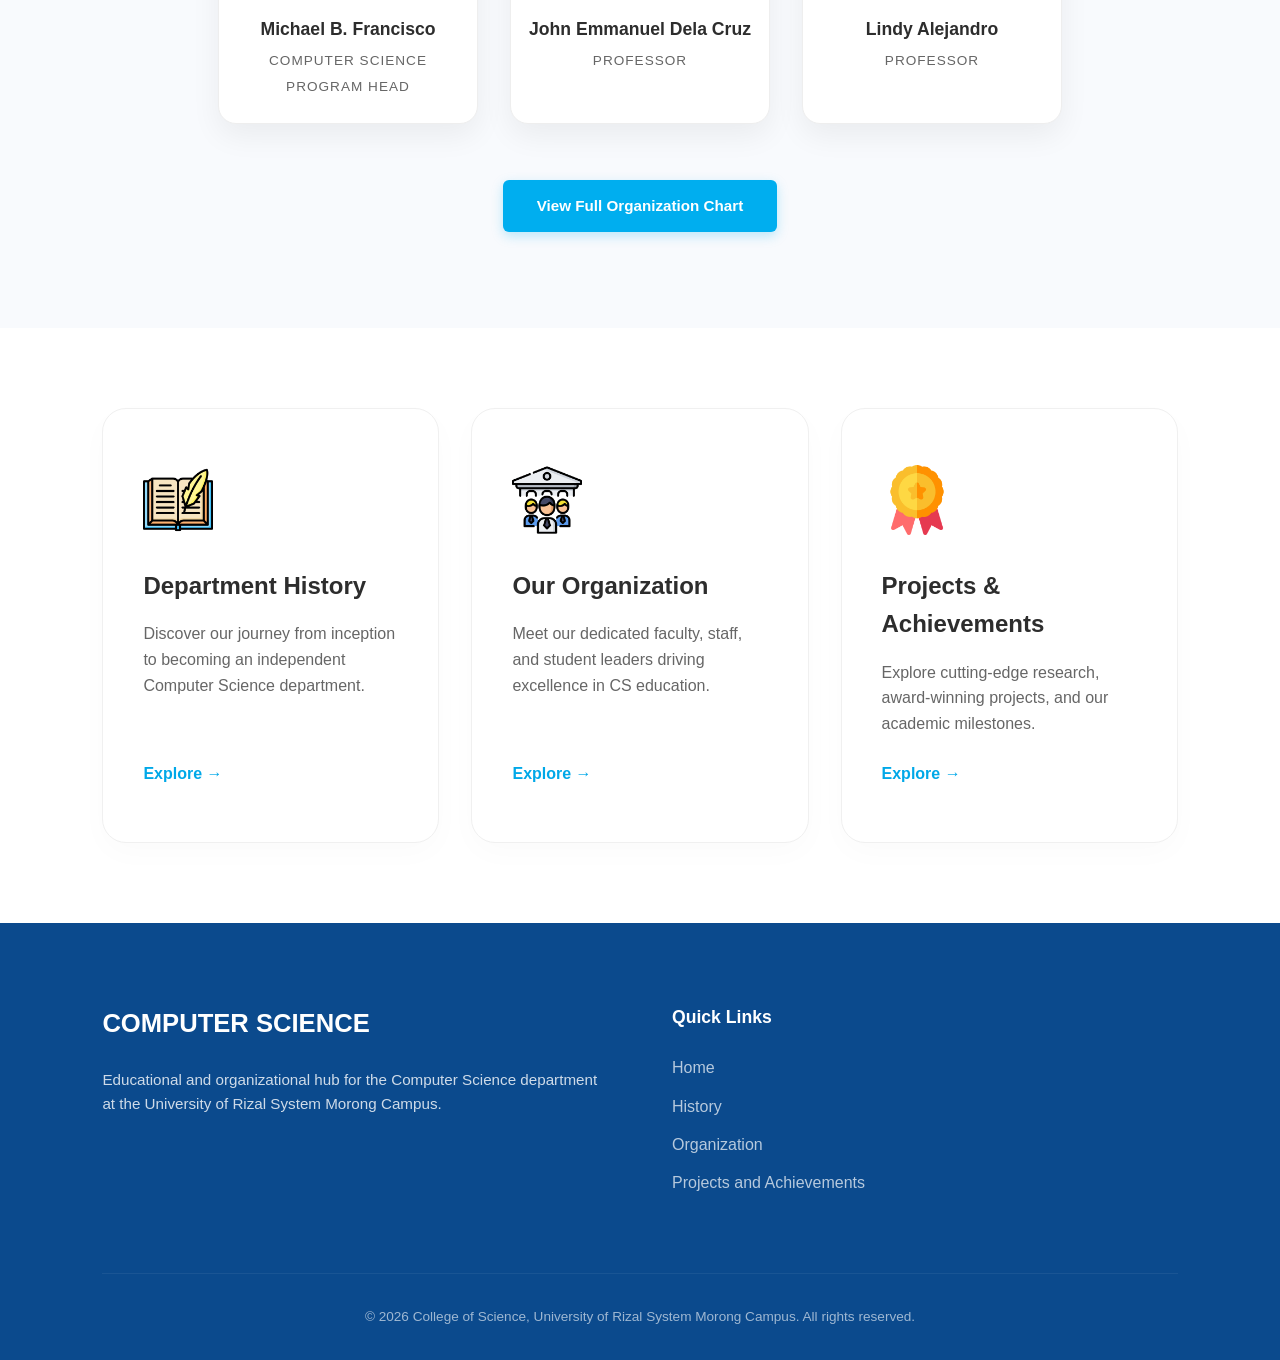
==== commit 27a0b51f: "fixed org preview titles fixed org preview titles" ====
--- a/index.html
+++ b/index.html
@@ -97,7 +97,7 @@
                 </div>
                 <div class="profile-info">
                     <strong>DR. WILMA LOMANGAYA</strong>
-                    <span>Department Head</span>
+                    <span>College of Science Dean</span>
                 </div>
             </div>
 
@@ -108,7 +108,7 @@
                     </div>
                     <div class="profile-info">
                         <strong>Michael B. Francisco</strong>
-                        <span>Program Head</span>
+                        <span>Computer Science Program Head</span>
                     </div>
                 </div>
 
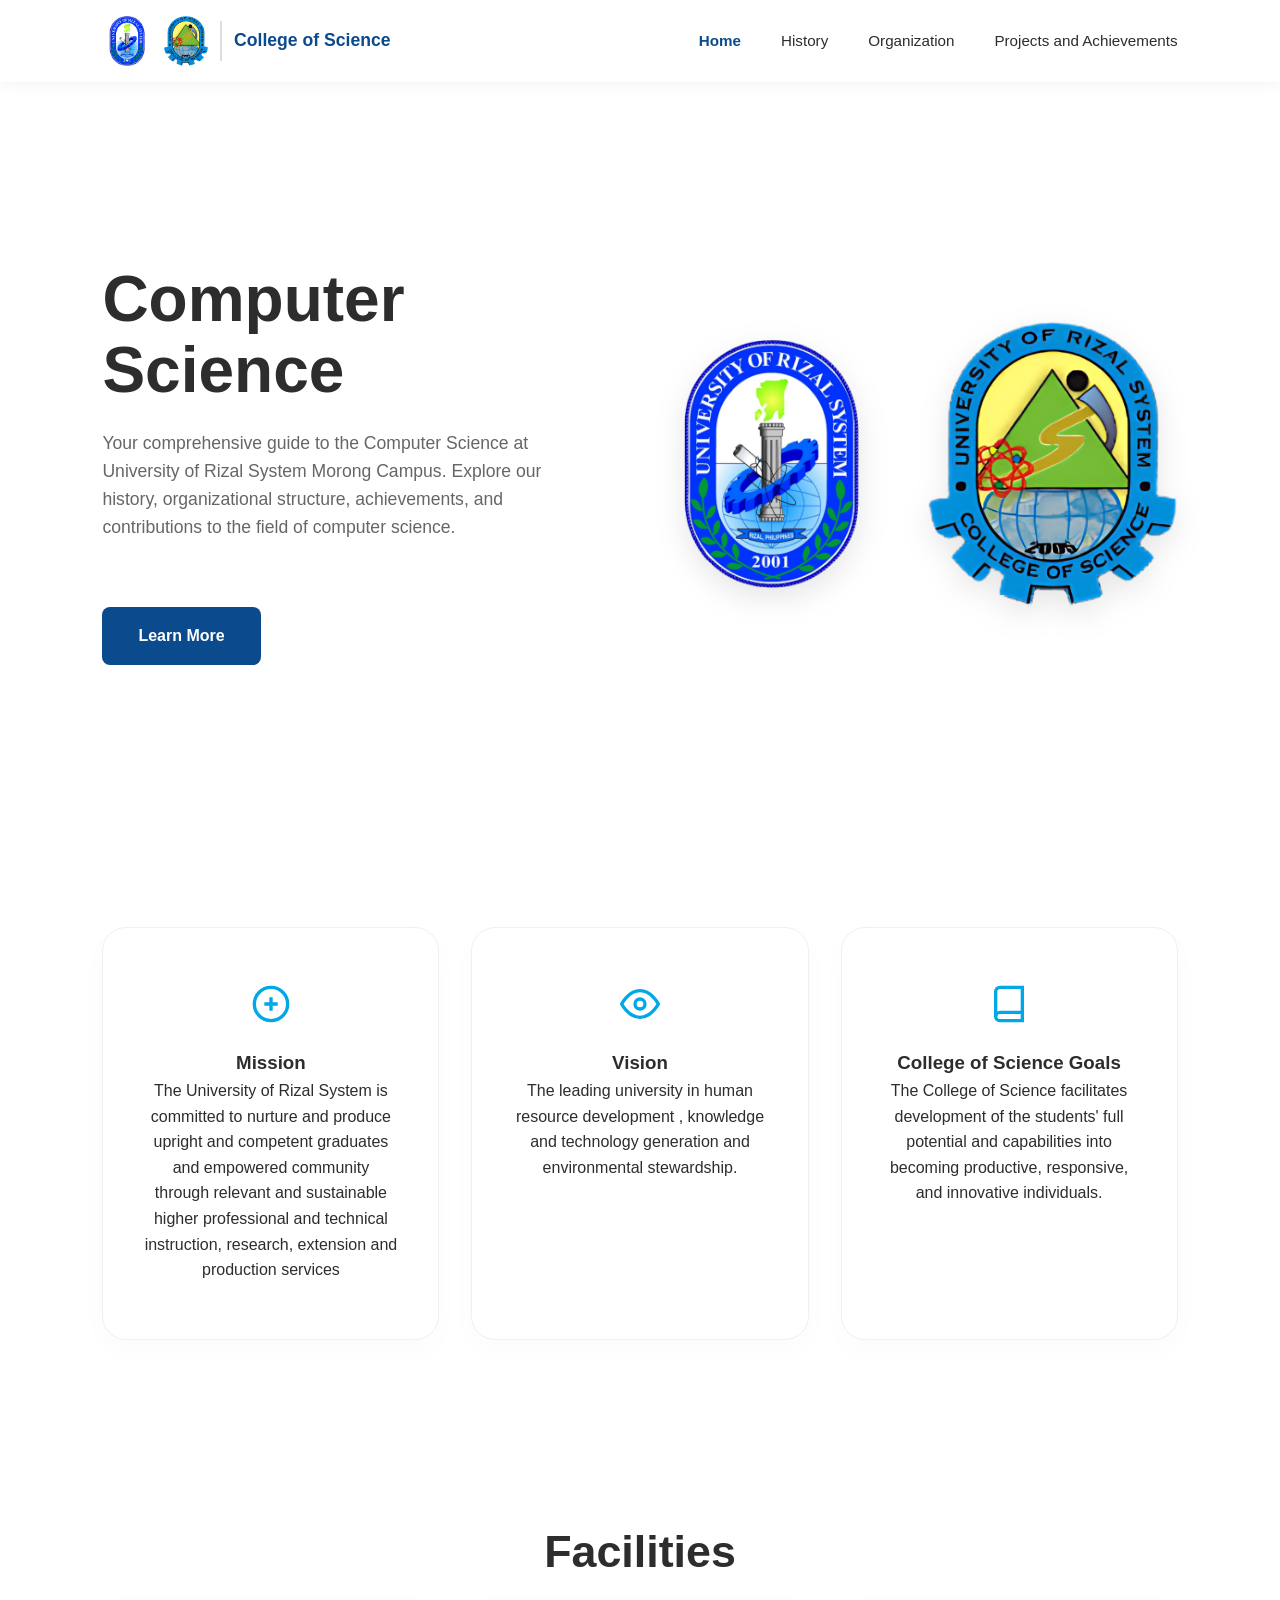
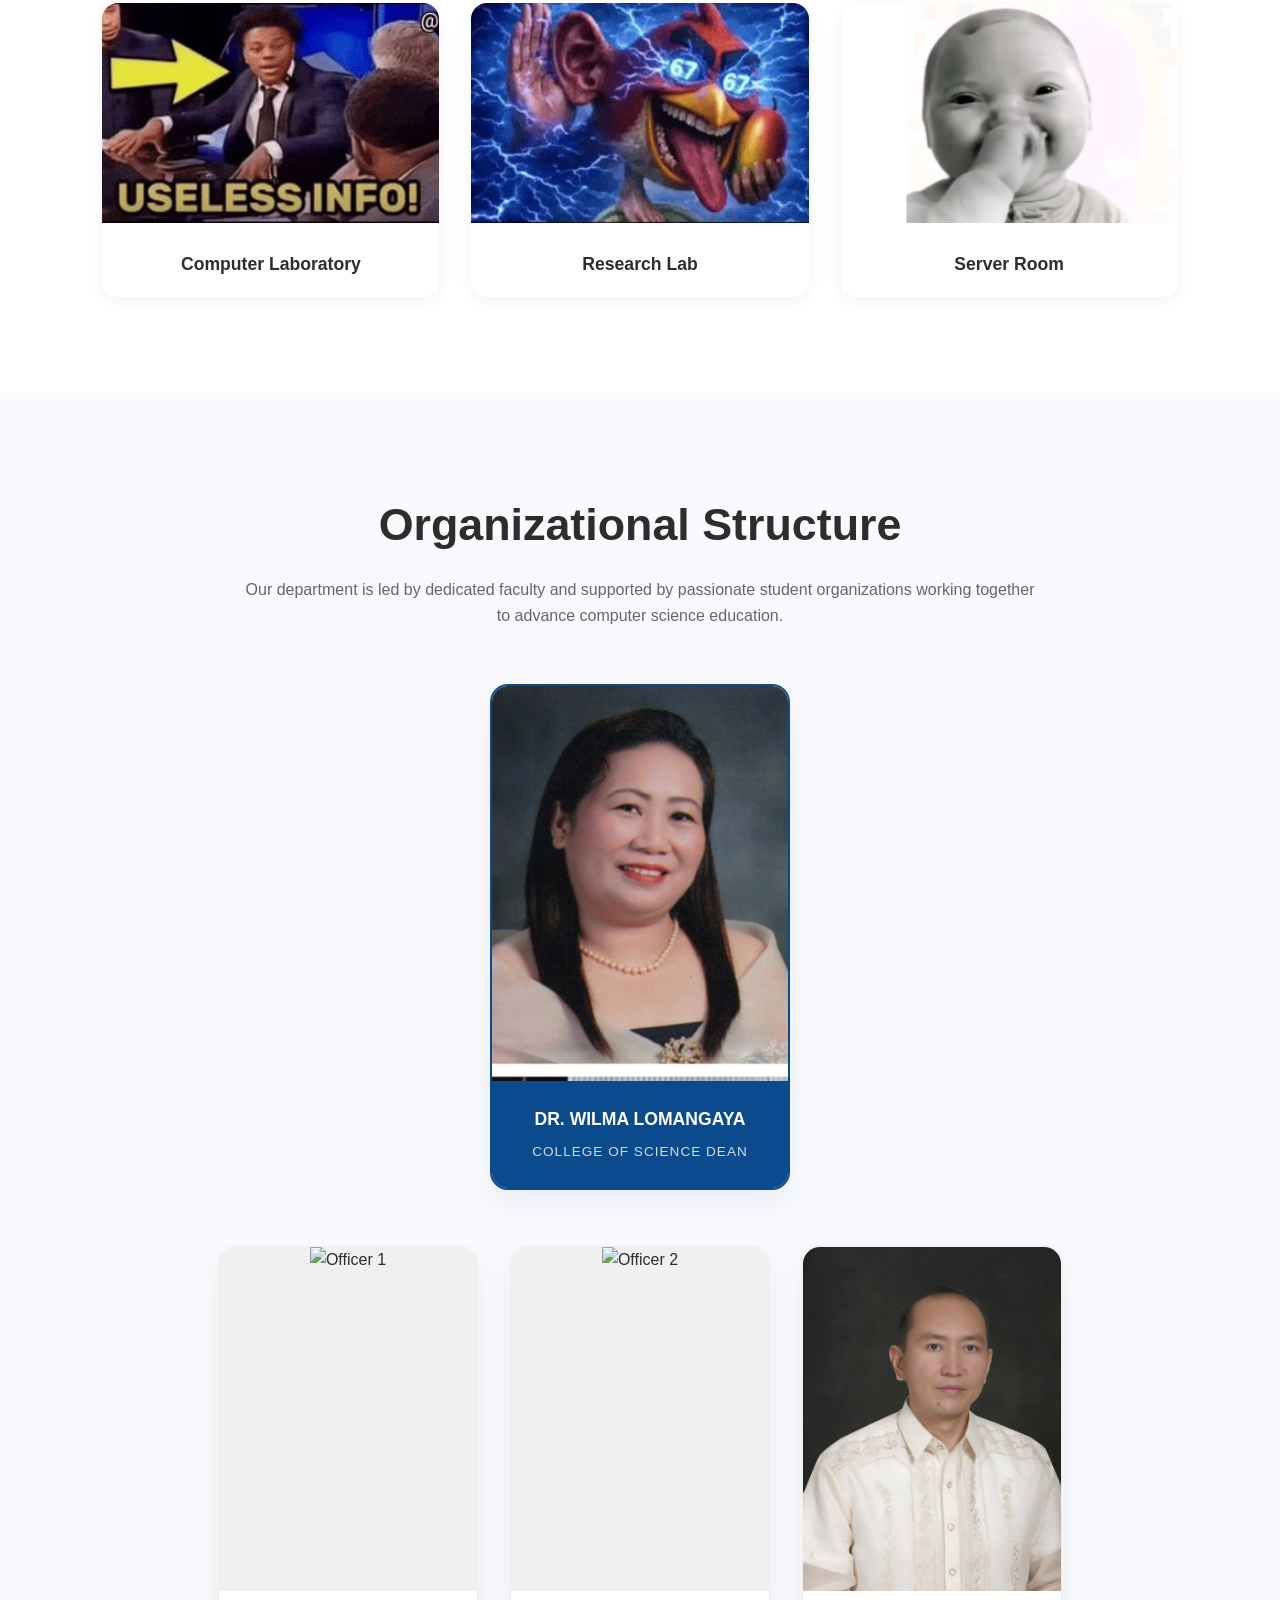
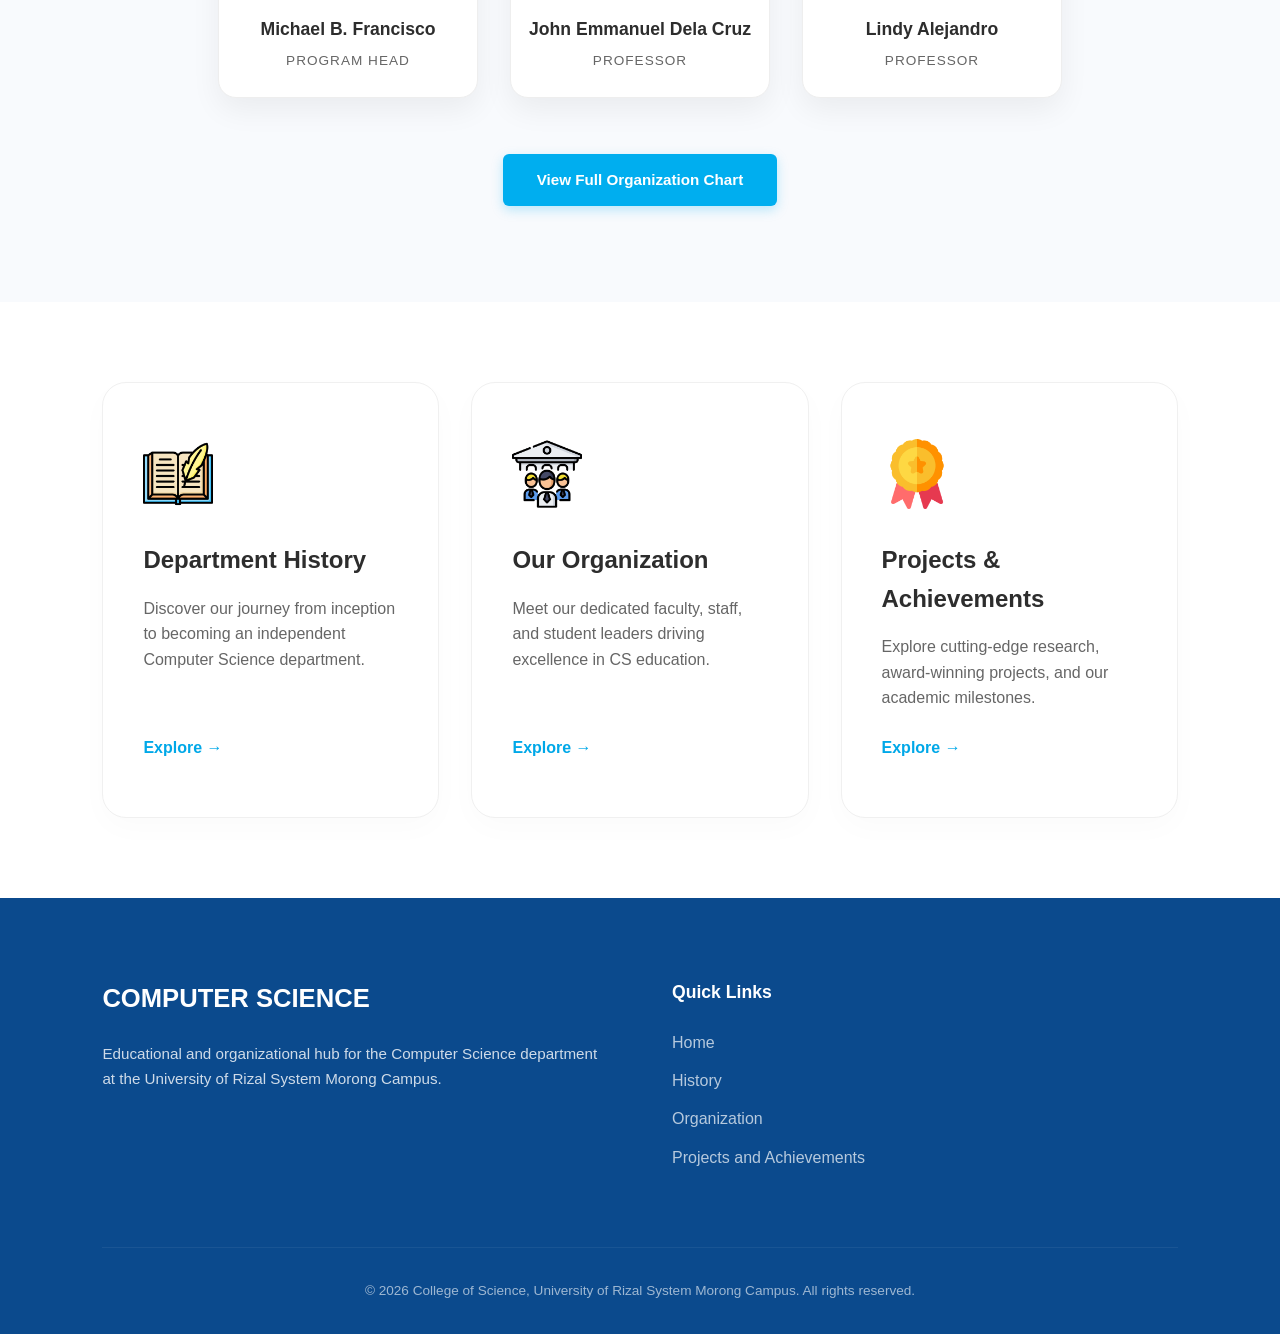
==== commit 6966ae1f: "fixed program head title fixed program head title" ====
--- a/index.html
+++ b/index.html
@@ -108,7 +108,7 @@
                     </div>
                     <div class="profile-info">
                         <strong>Michael B. Francisco</strong>
-                        <span>Computer Science Program Head</span>
+                        <span>Program Head</span>
                     </div>
                 </div>
 
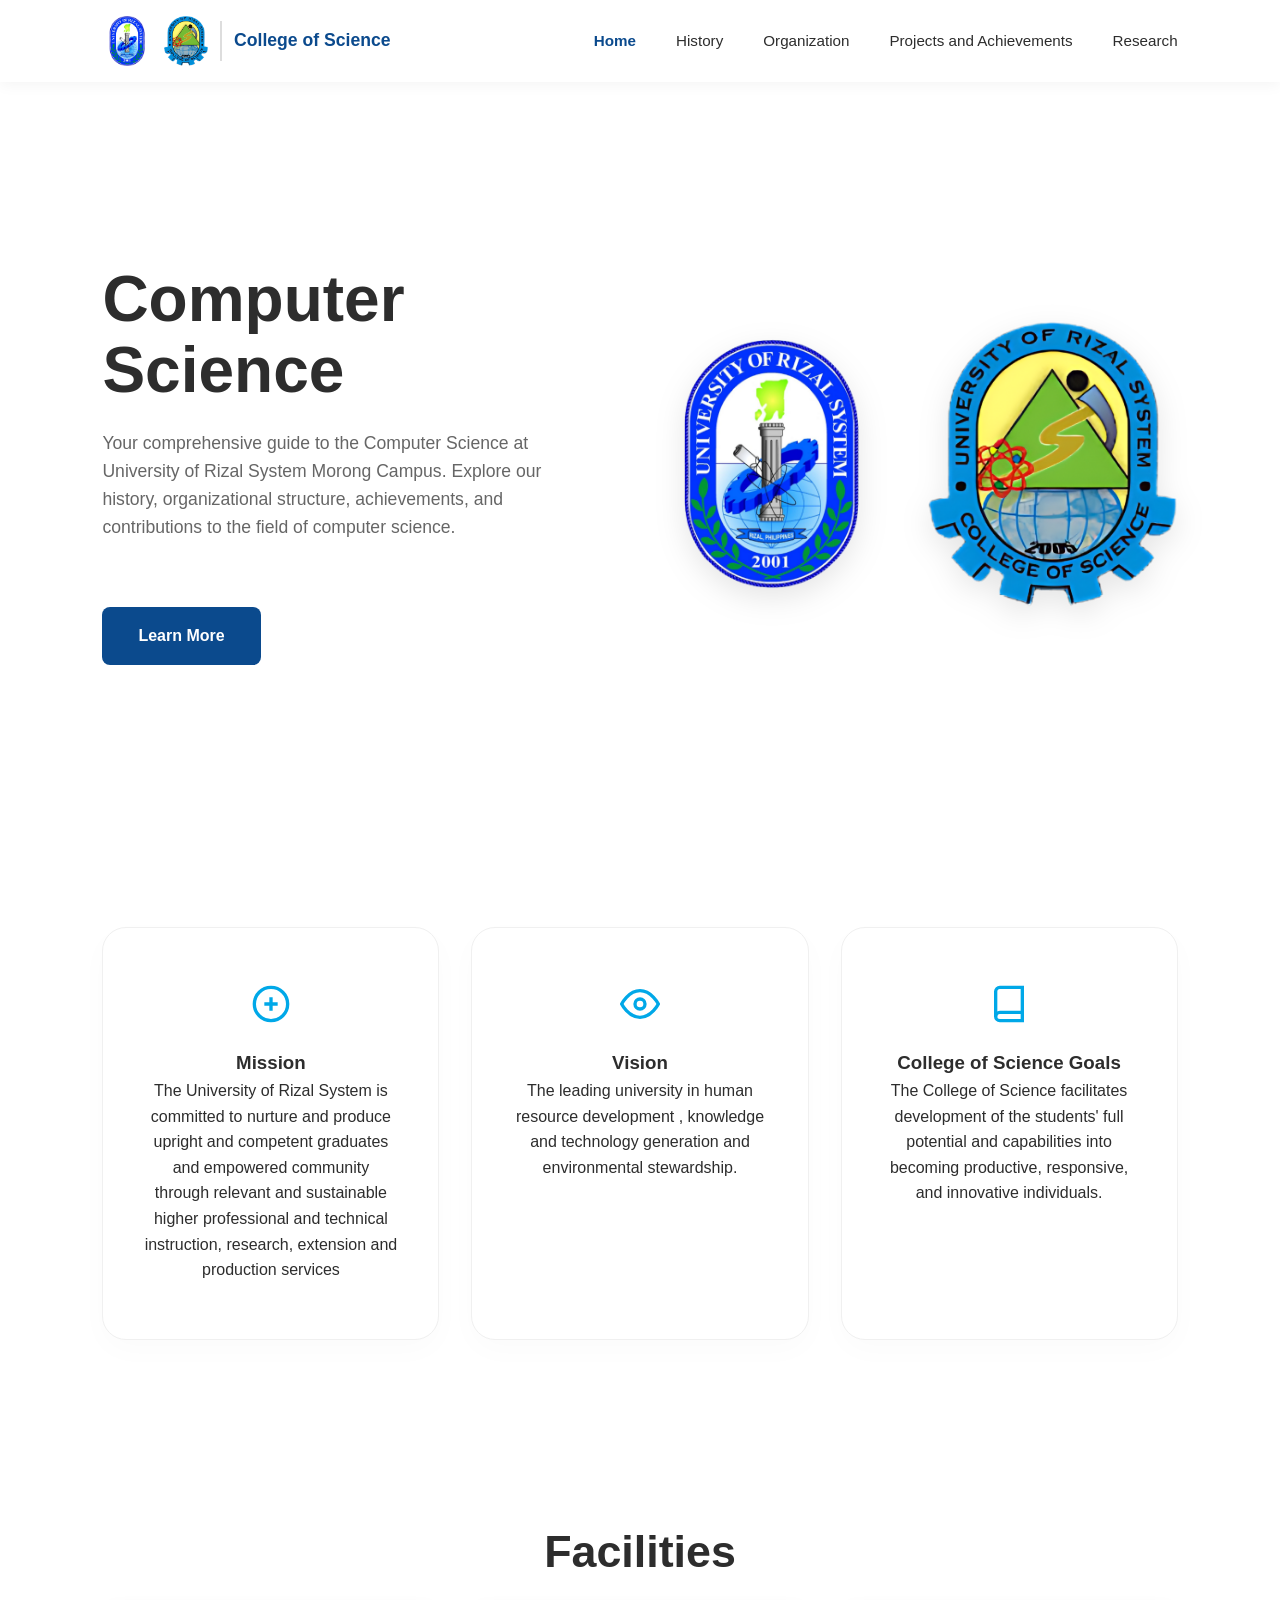
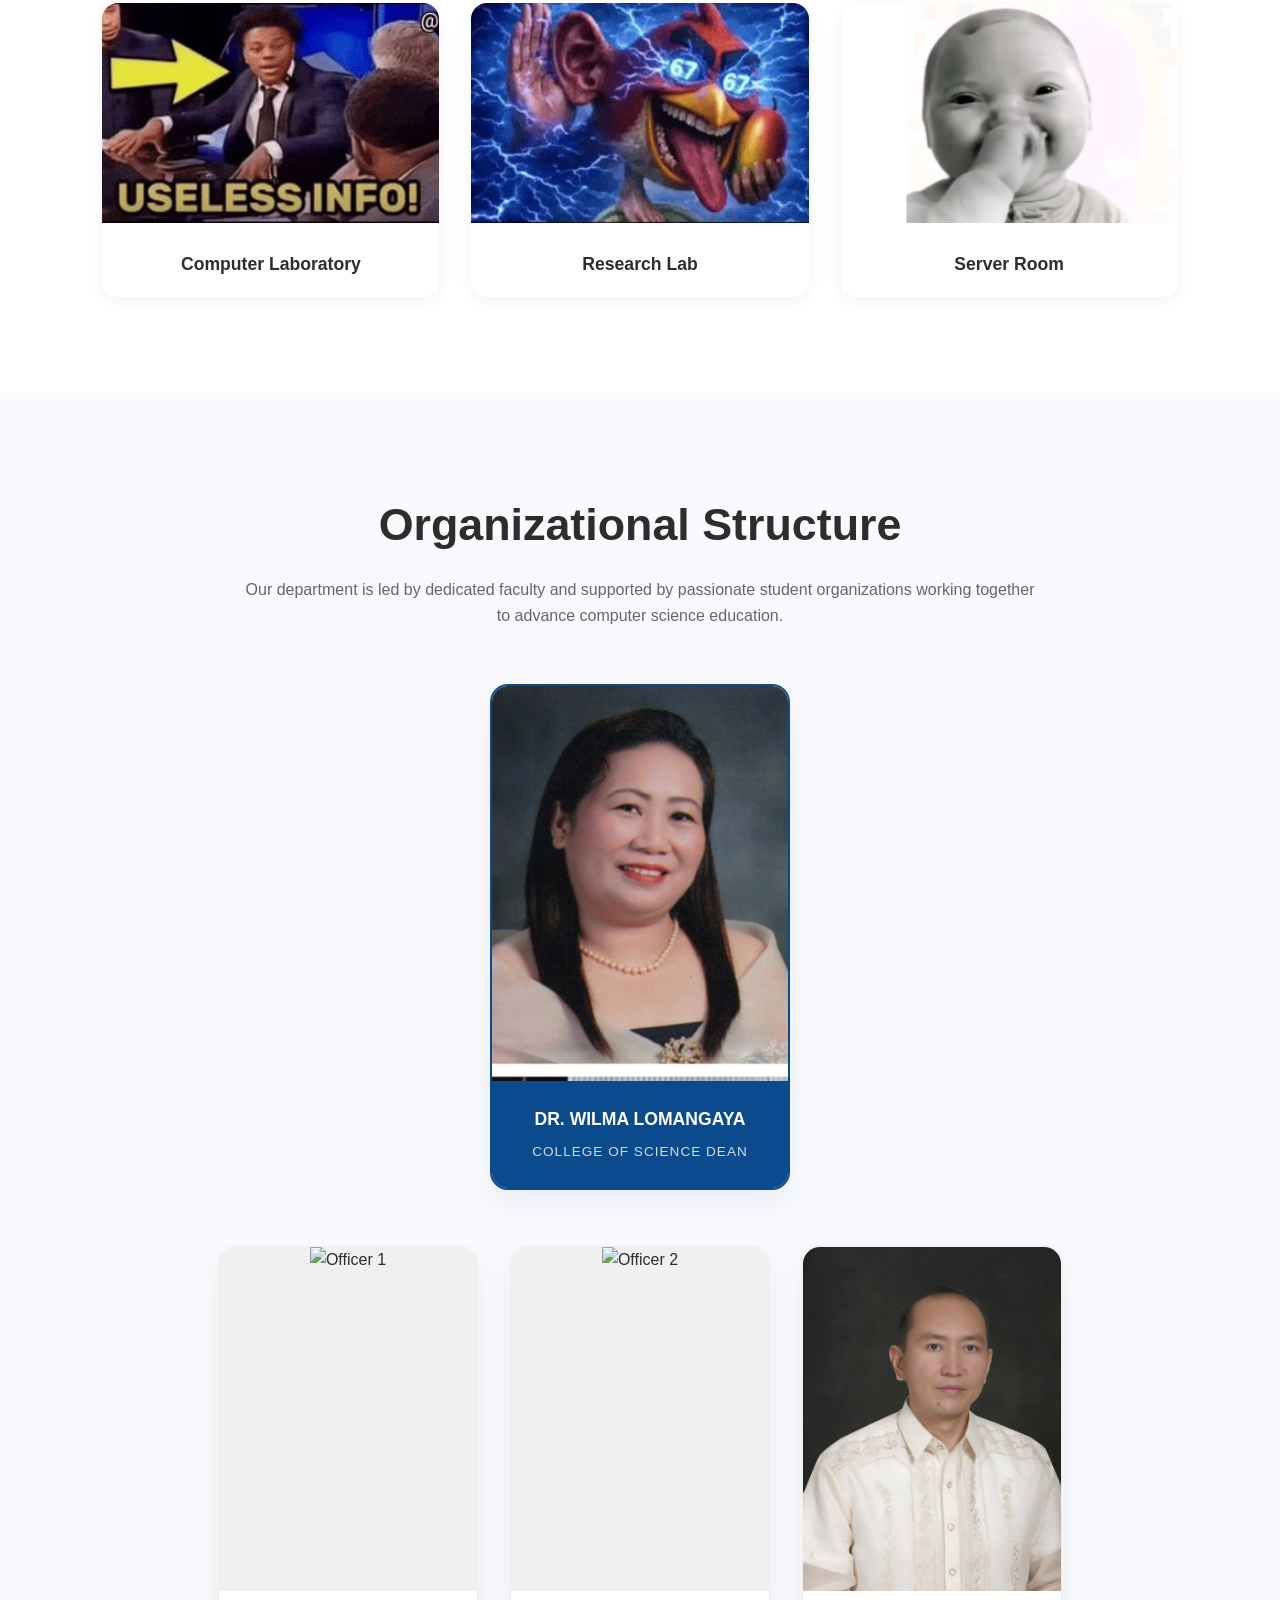
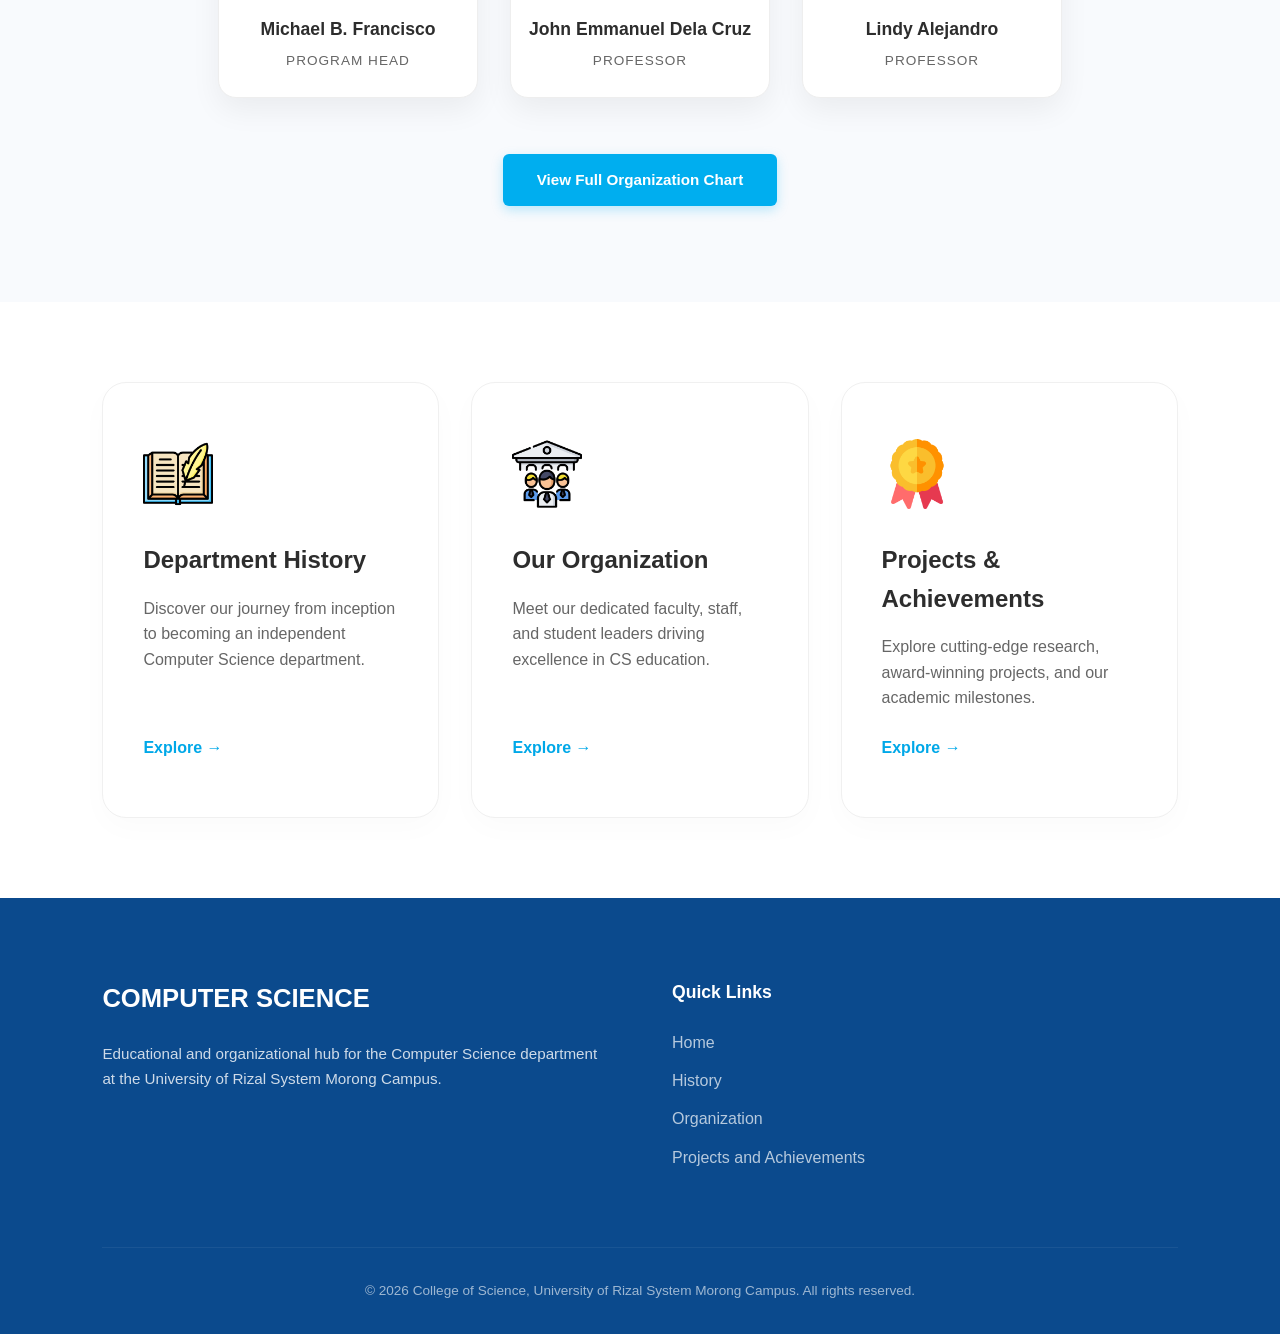
==== commit e7612427: "added the research tab and remove thesis inside the projects and achievement tab" ====
--- a/index.html
+++ b/index.html
@@ -26,6 +26,7 @@
             <li><a href="src/history/history.html">History</a></li>
             <li><a href="src/organization/organization.html">Organization</a></li>
             <li><a href="src/projects and achievements/projects.html">Projects and Achievements</a></li>
+            <li><a href="src/research/research.html">Research</a></li>
         </ul>
     </nav>
 
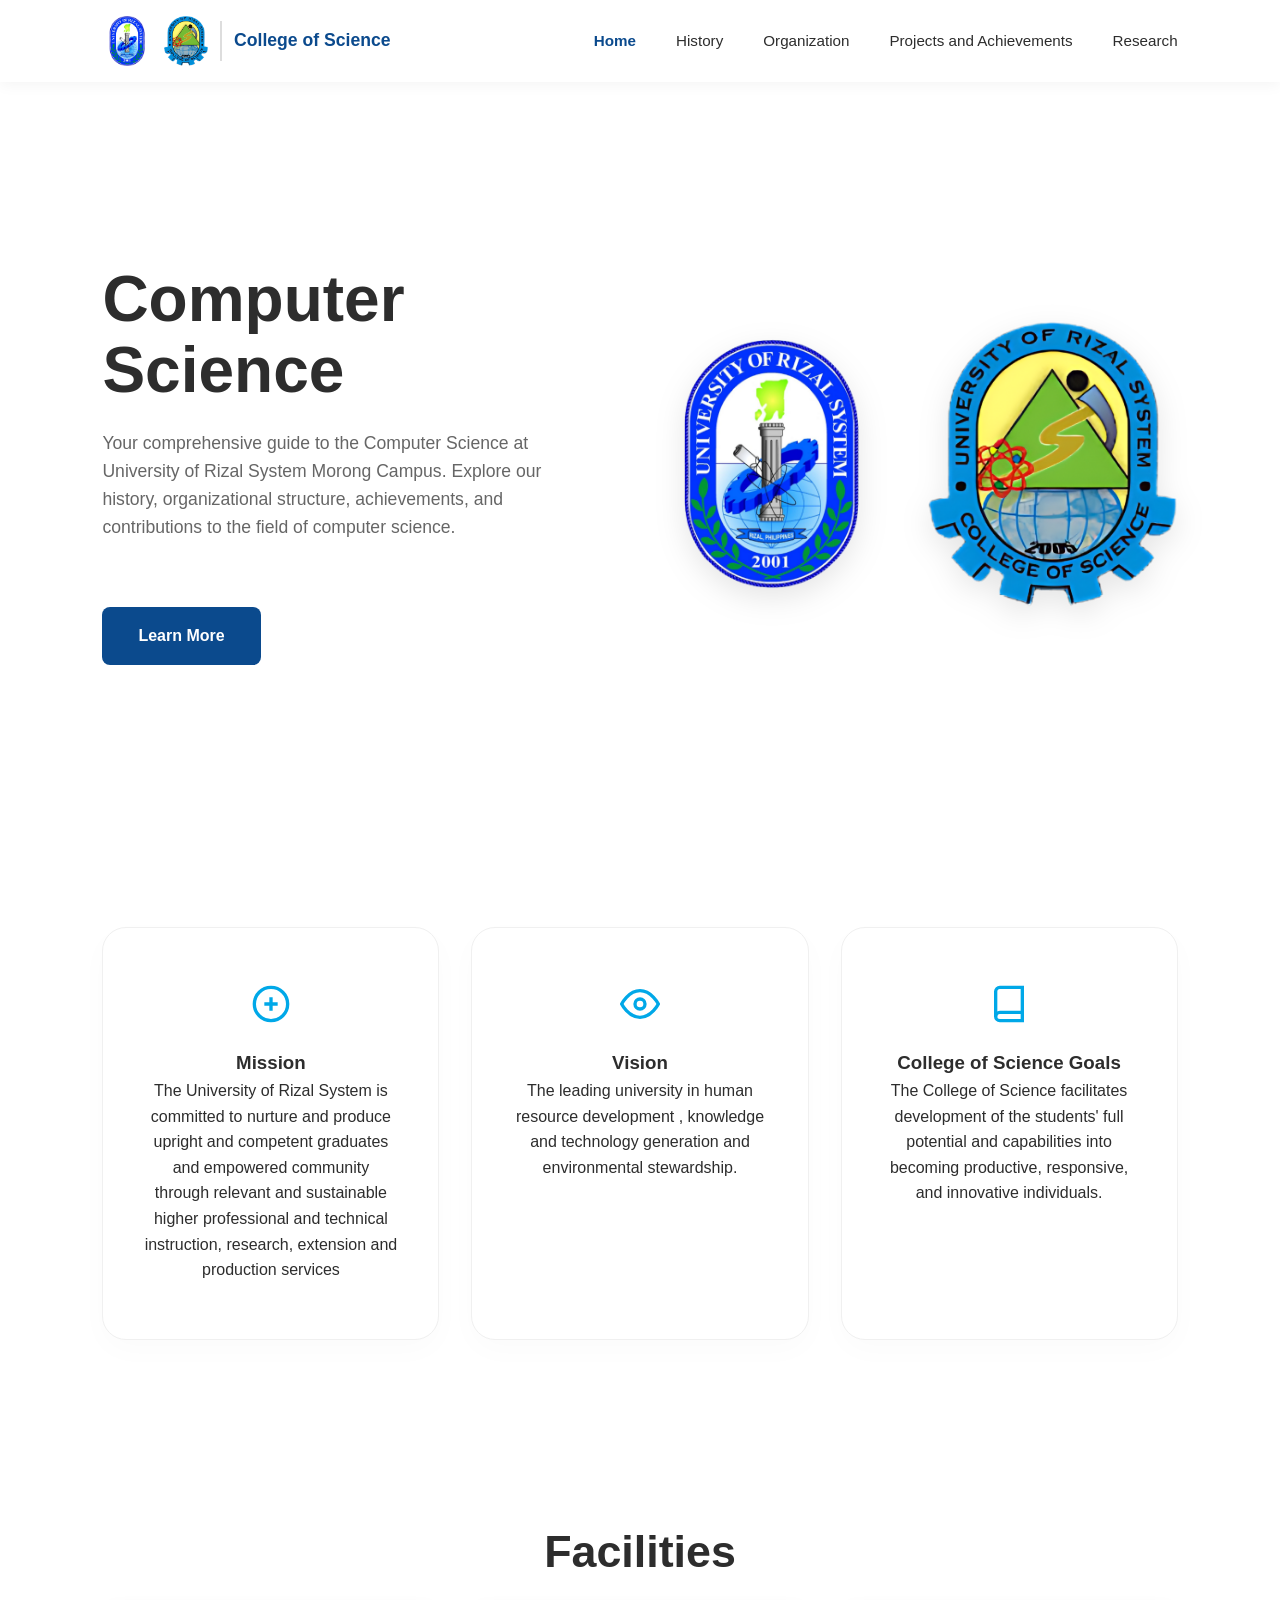
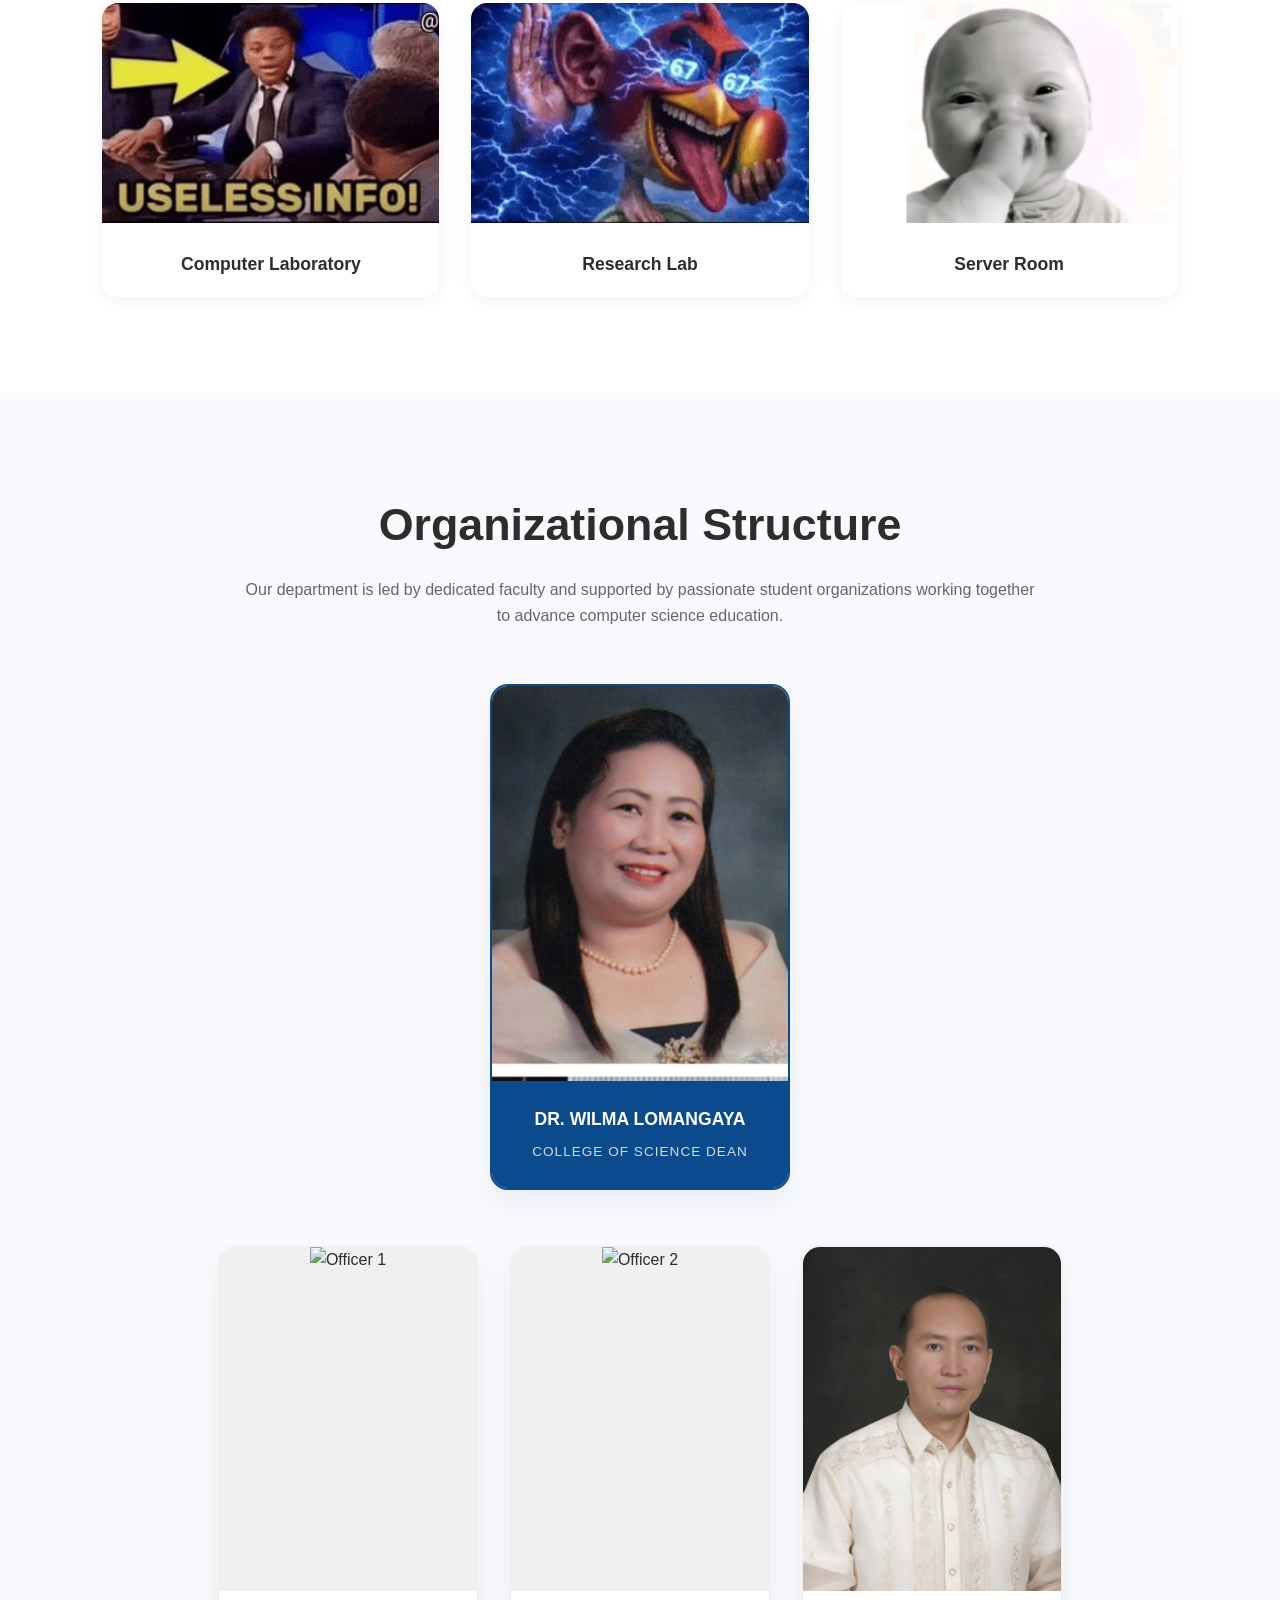
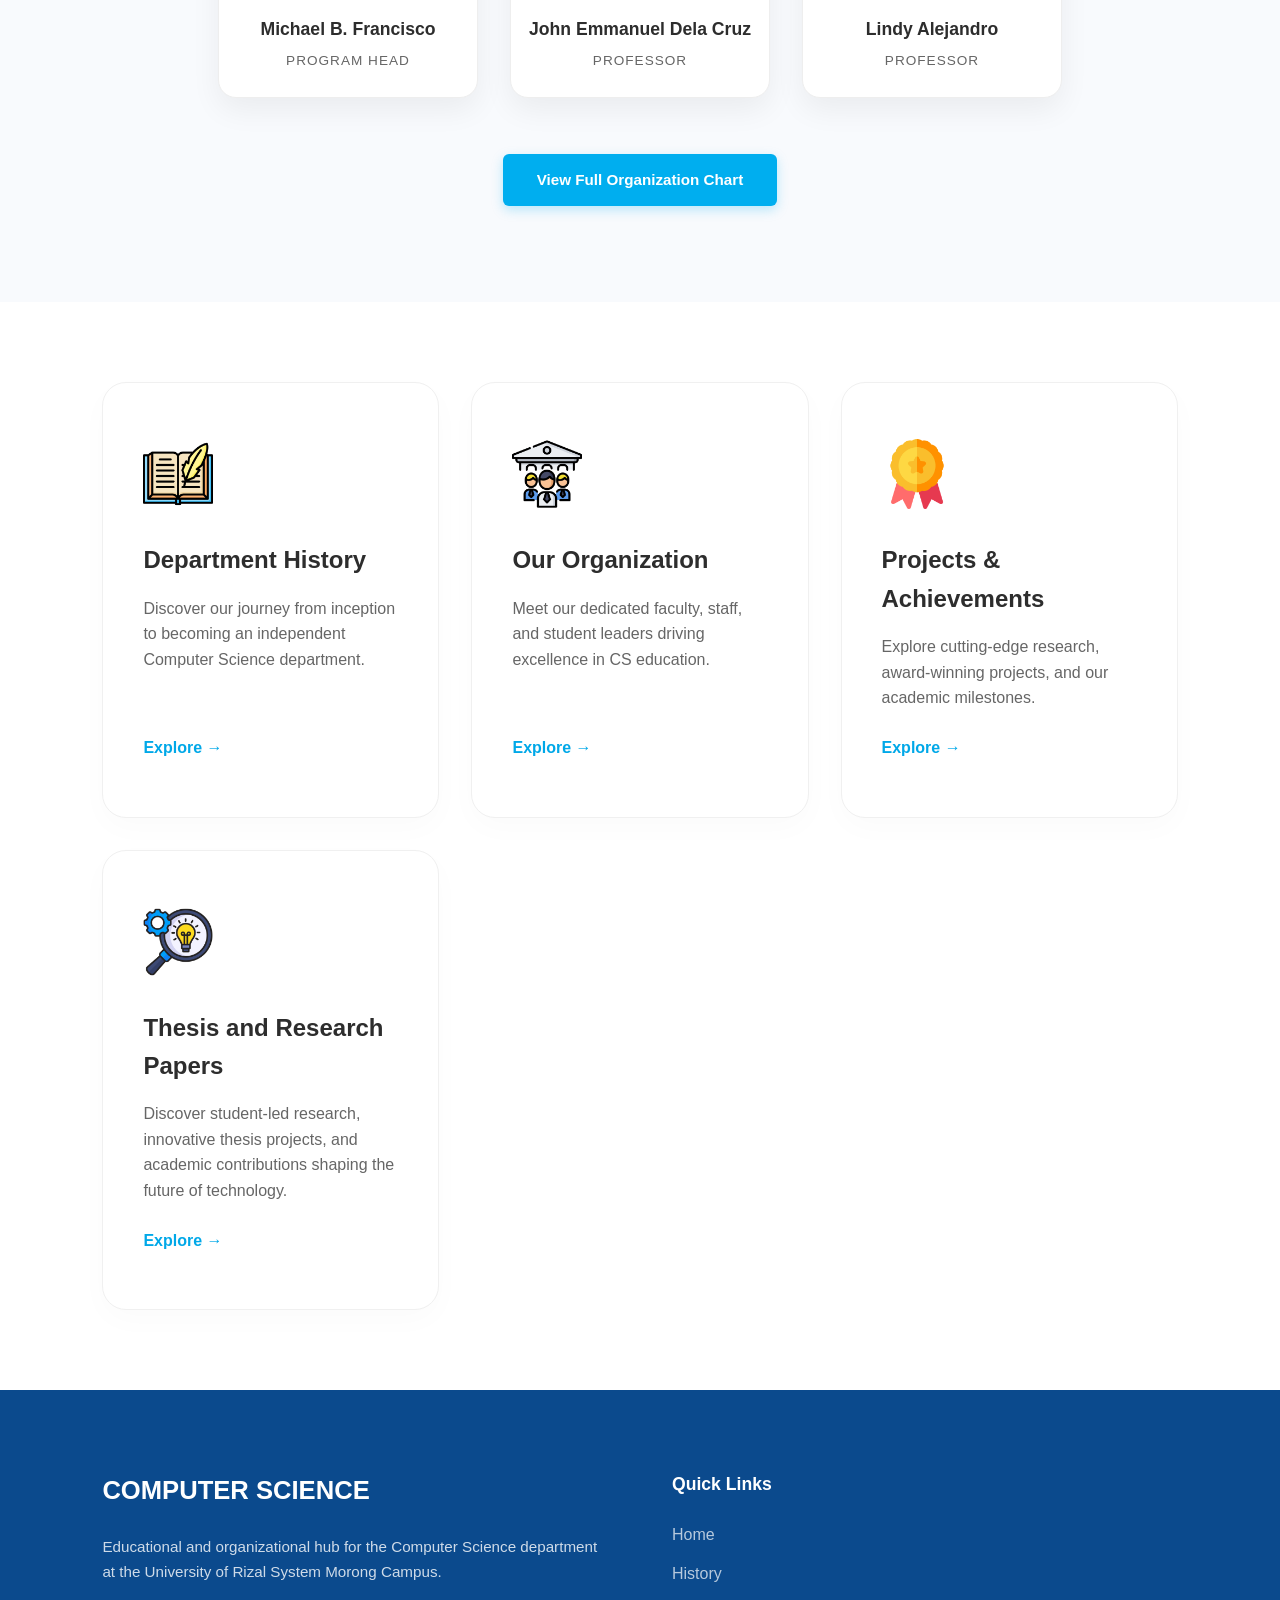
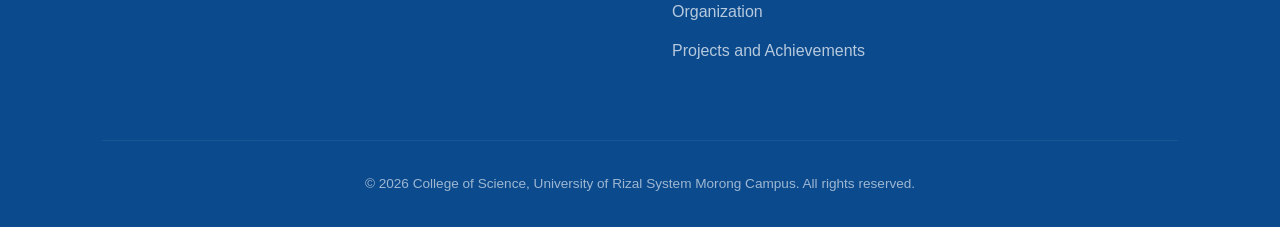
==== commit 9e88cc1c: "added a reseach info card on home tab" ====
--- a/index.html
+++ b/index.html
@@ -163,6 +163,15 @@
             <p>Explore cutting-edge research, award-winning projects, and our academic milestones.</p>
             <a href="src/projects and achievements/projects.html" class="link-arrow">Explore →</a>
         </div>
+
+        <div class="info-card explore">
+            <div class="icon-box">
+                <img src="assets/PICTURE RESOURCES/ICONS/research_icon.png" alt="Projects">
+            </div>
+            <h3>Thesis and Research Papers</h3>
+            <p>Discover student-led research, innovative thesis projects, and academic contributions shaping the future of technology.</p>
+            <a href="src/projects and achievements/projects.html" class="link-arrow">Explore →</a>
+        </div>
     </section>
 
     <footer class="footer">
--- a/index.css
+++ b/index.css
@@ -167,7 +167,7 @@
 /* --- 4. INFORMATION CARDS (Mission/Vision) --- */
 .info-container {
     display: grid;
-    grid-template-columns: repeat(auto-fit, minmax(300px, 1fr));
+    grid-template-columns: repeat(3, minmax(300px, 1fr));
     gap: 2rem;
     padding: 5rem 8%;
 }
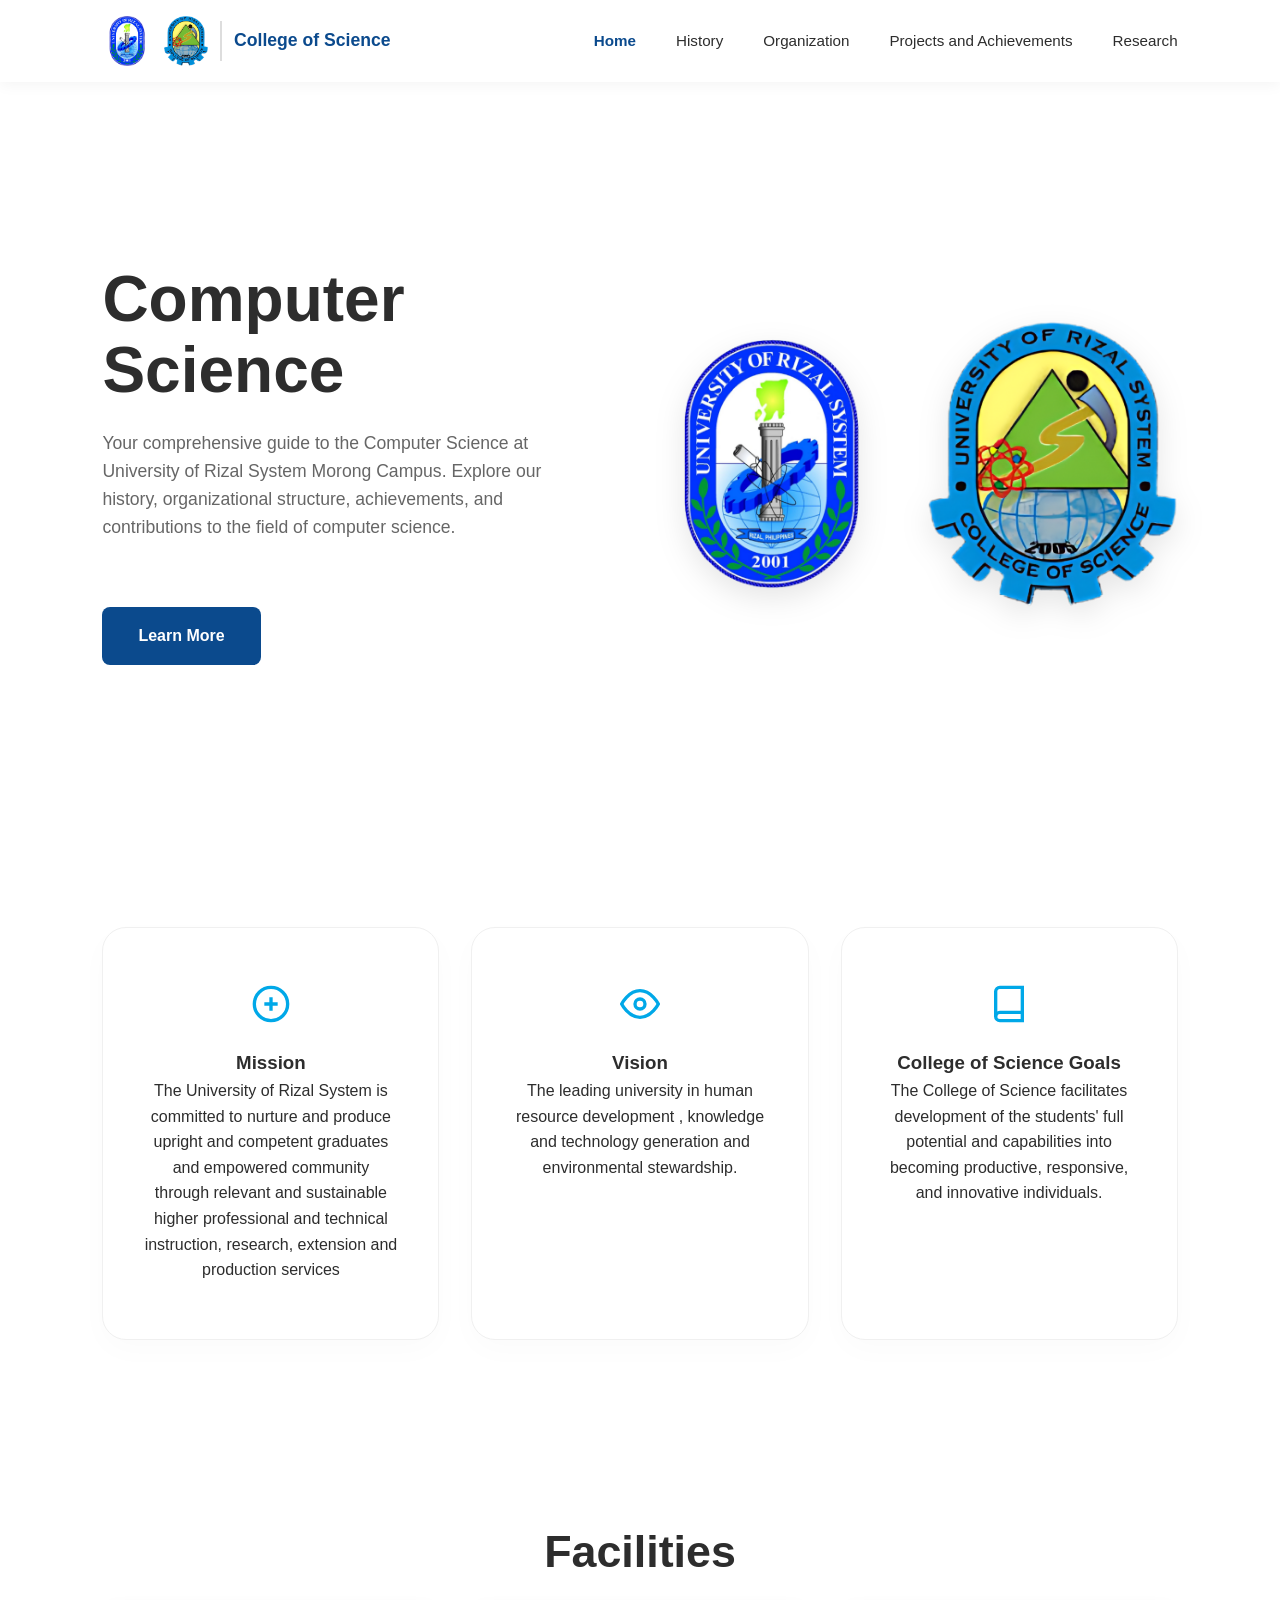
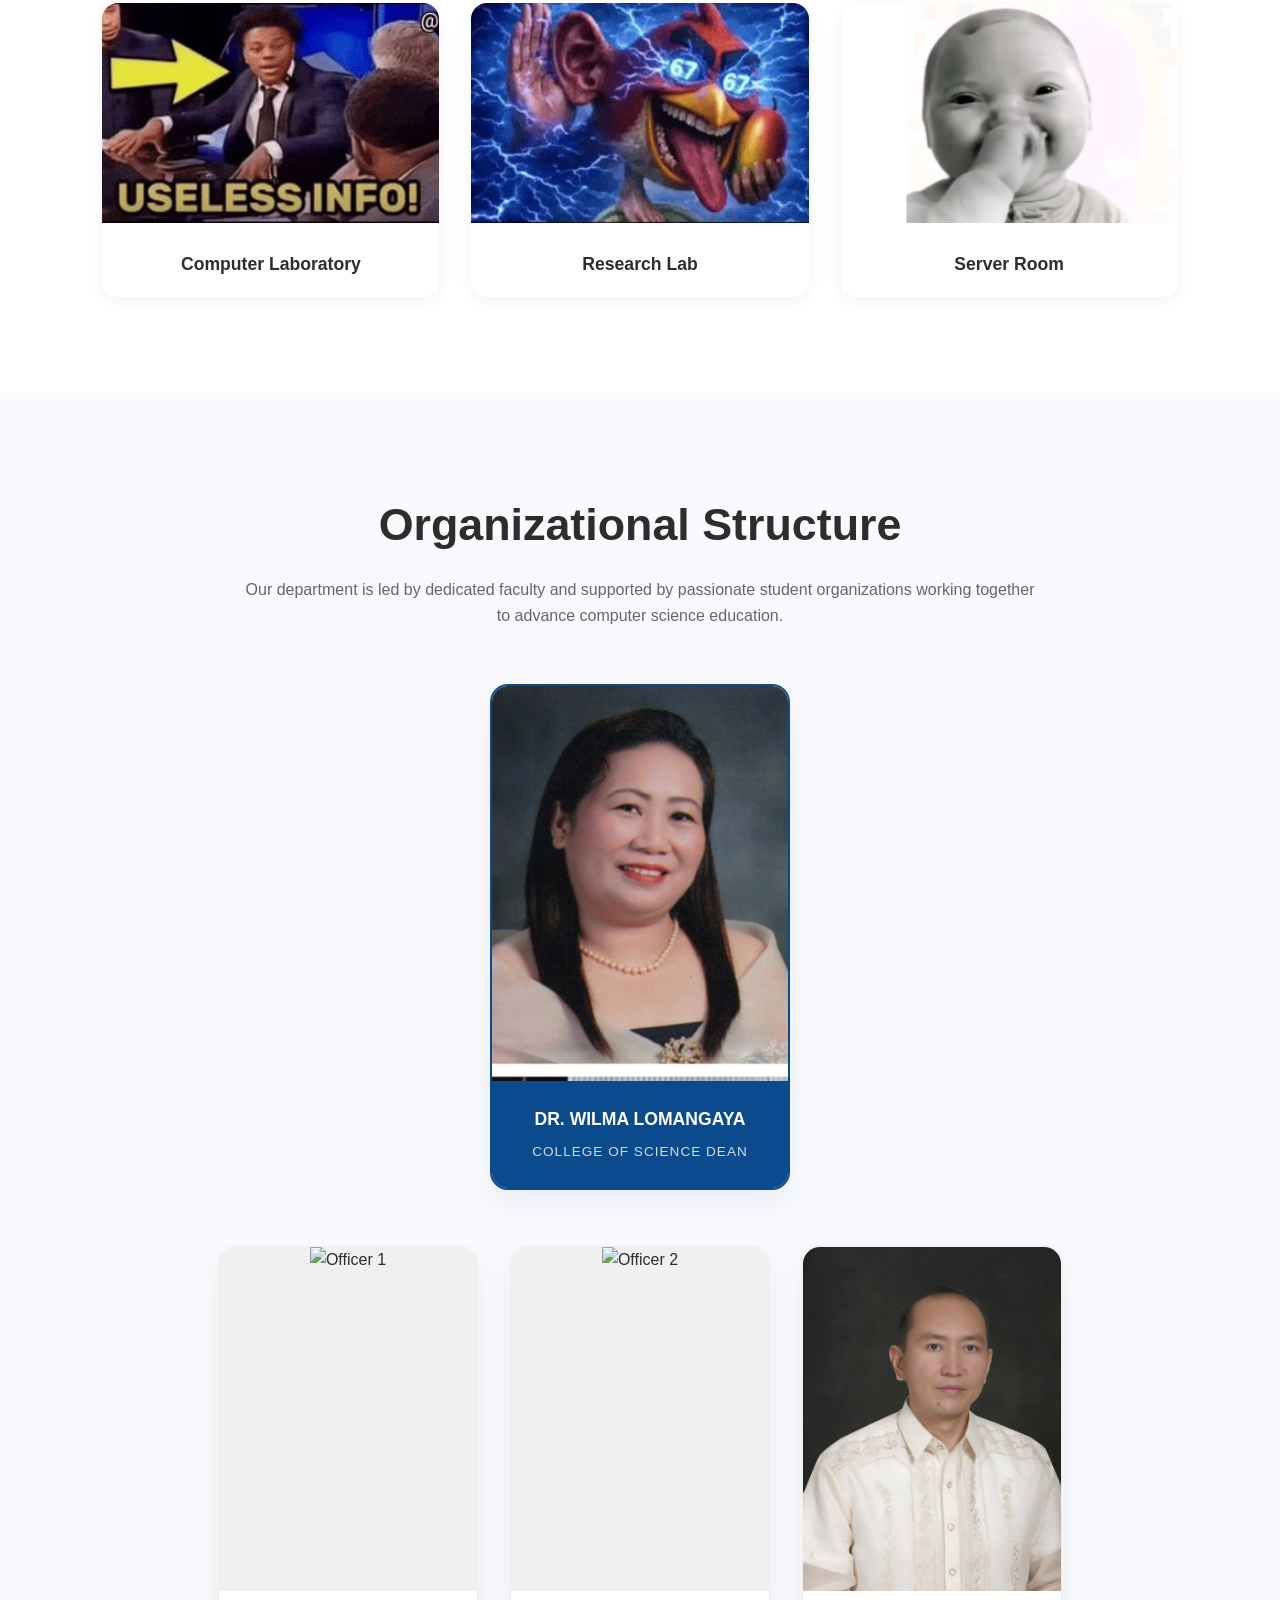
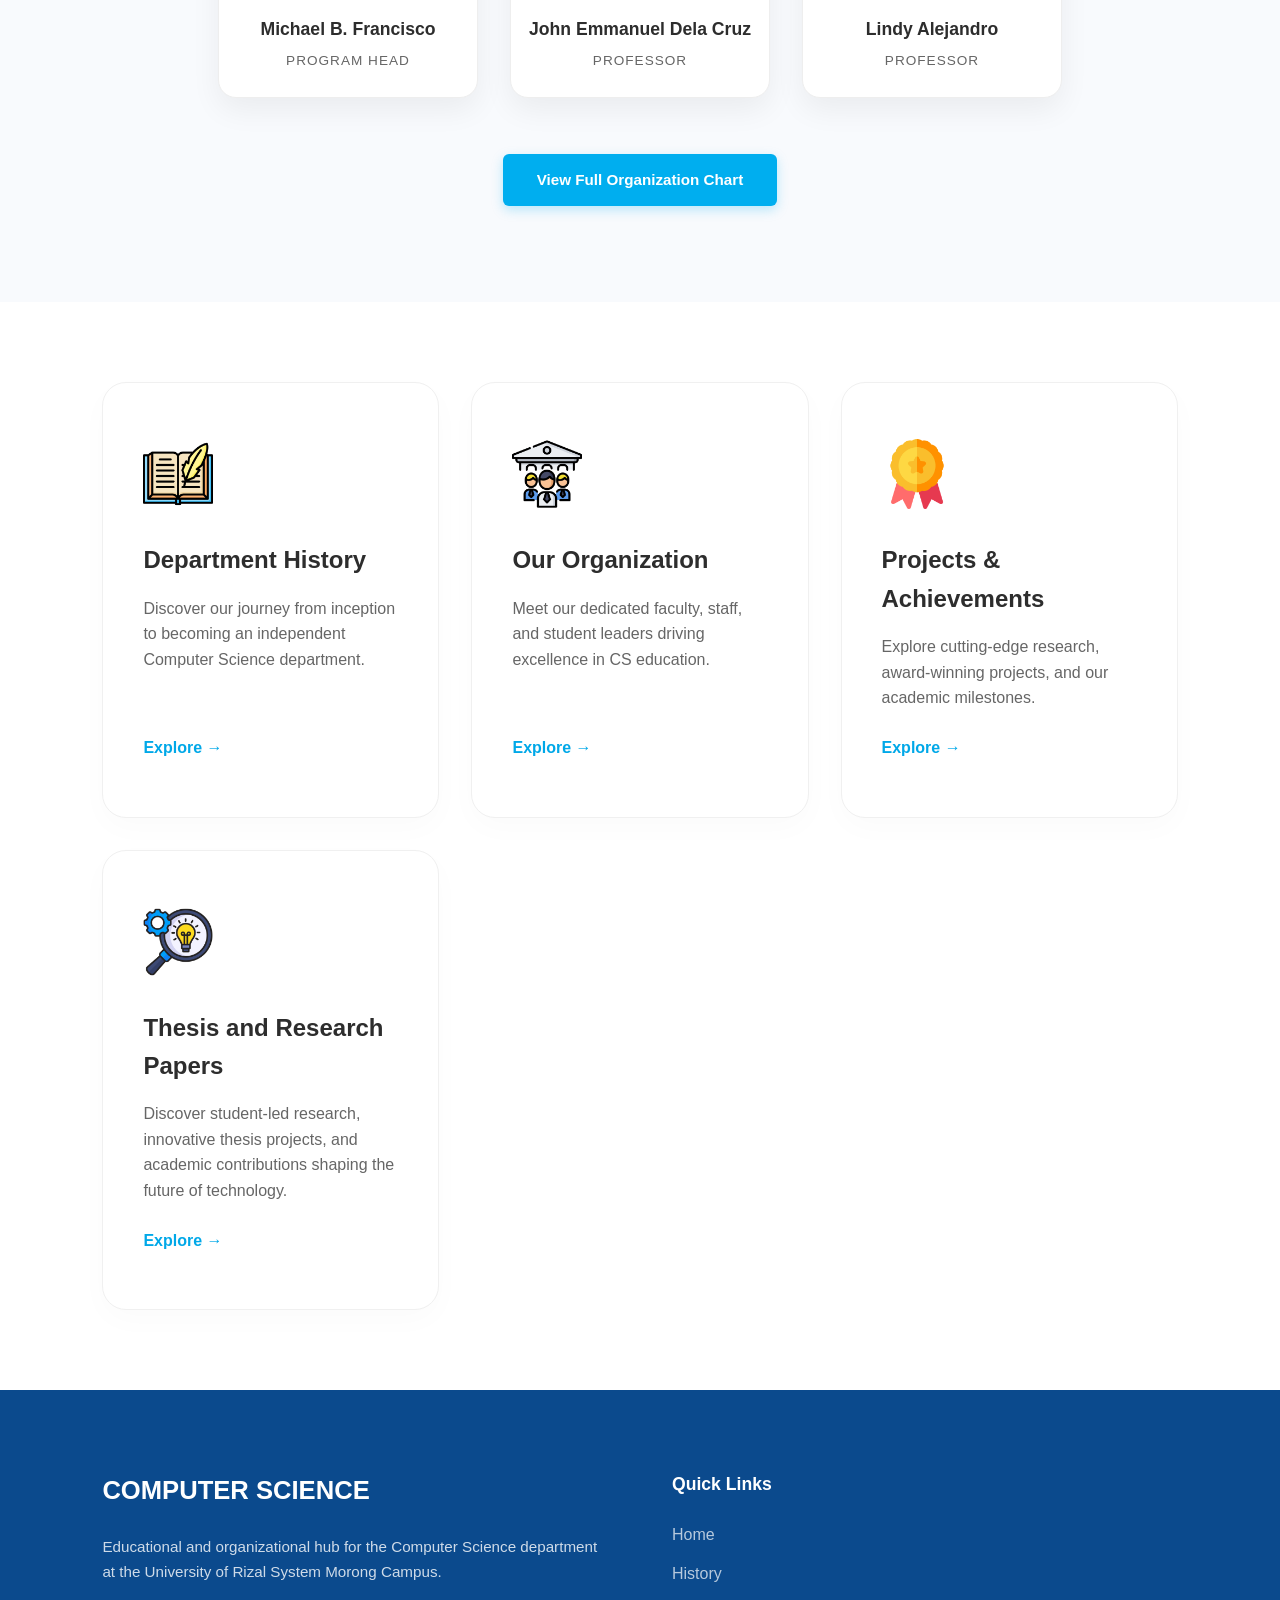
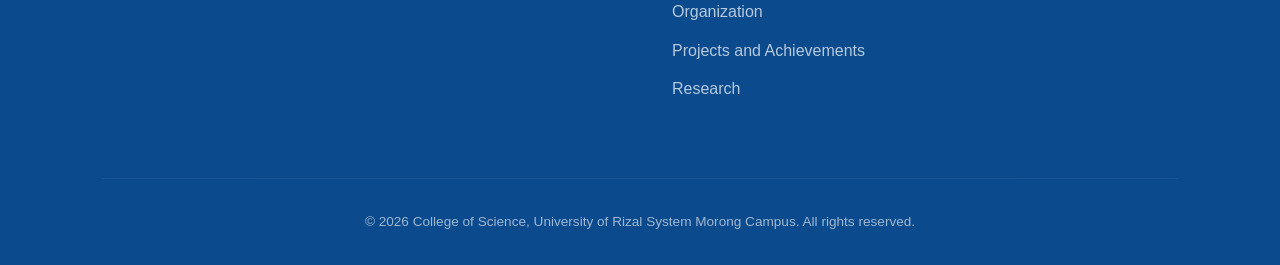
==== commit 4b3c7e75: "add a research quick link on footer" ====
--- a/index.html
+++ b/index.html
@@ -170,7 +170,7 @@
             </div>
             <h3>Thesis and Research Papers</h3>
             <p>Discover student-led research, innovative thesis projects, and academic contributions shaping the future of technology.</p>
-            <a href="src/projects and achievements/projects.html" class="link-arrow">Explore →</a>
+            <a href="src/research/research.html" class="link-arrow">Explore →</a>
         </div>
     </section>
 
@@ -187,6 +187,7 @@
                     <li><a href="src/history/history.html">History</a></li>
                     <li><a href="src/organization/organization.html">Organization</a></li>
                     <li><a href="src/projects and achievements/projects.html">Projects and Achievements</a></li>
+                    <li><a href="src/research/research.html">Research</a></li>
                 </ul>
             </div>
         </div>
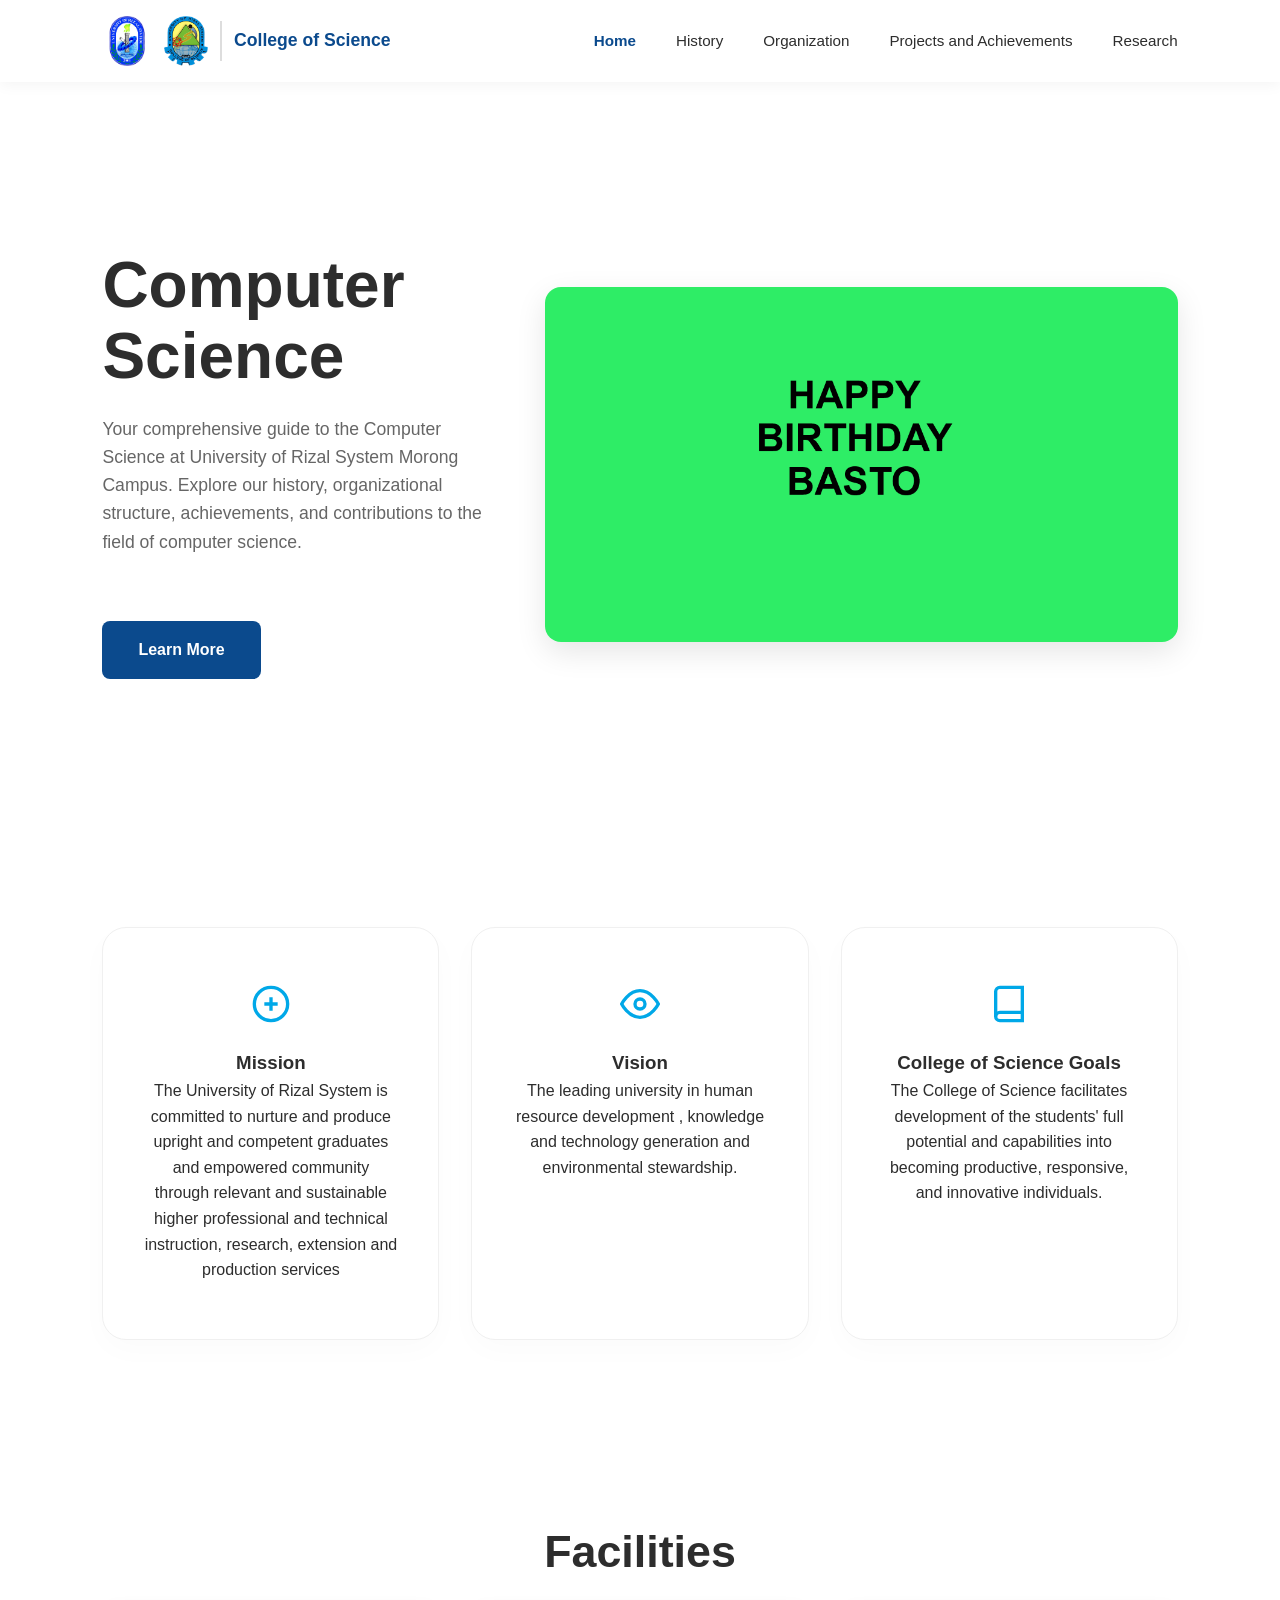
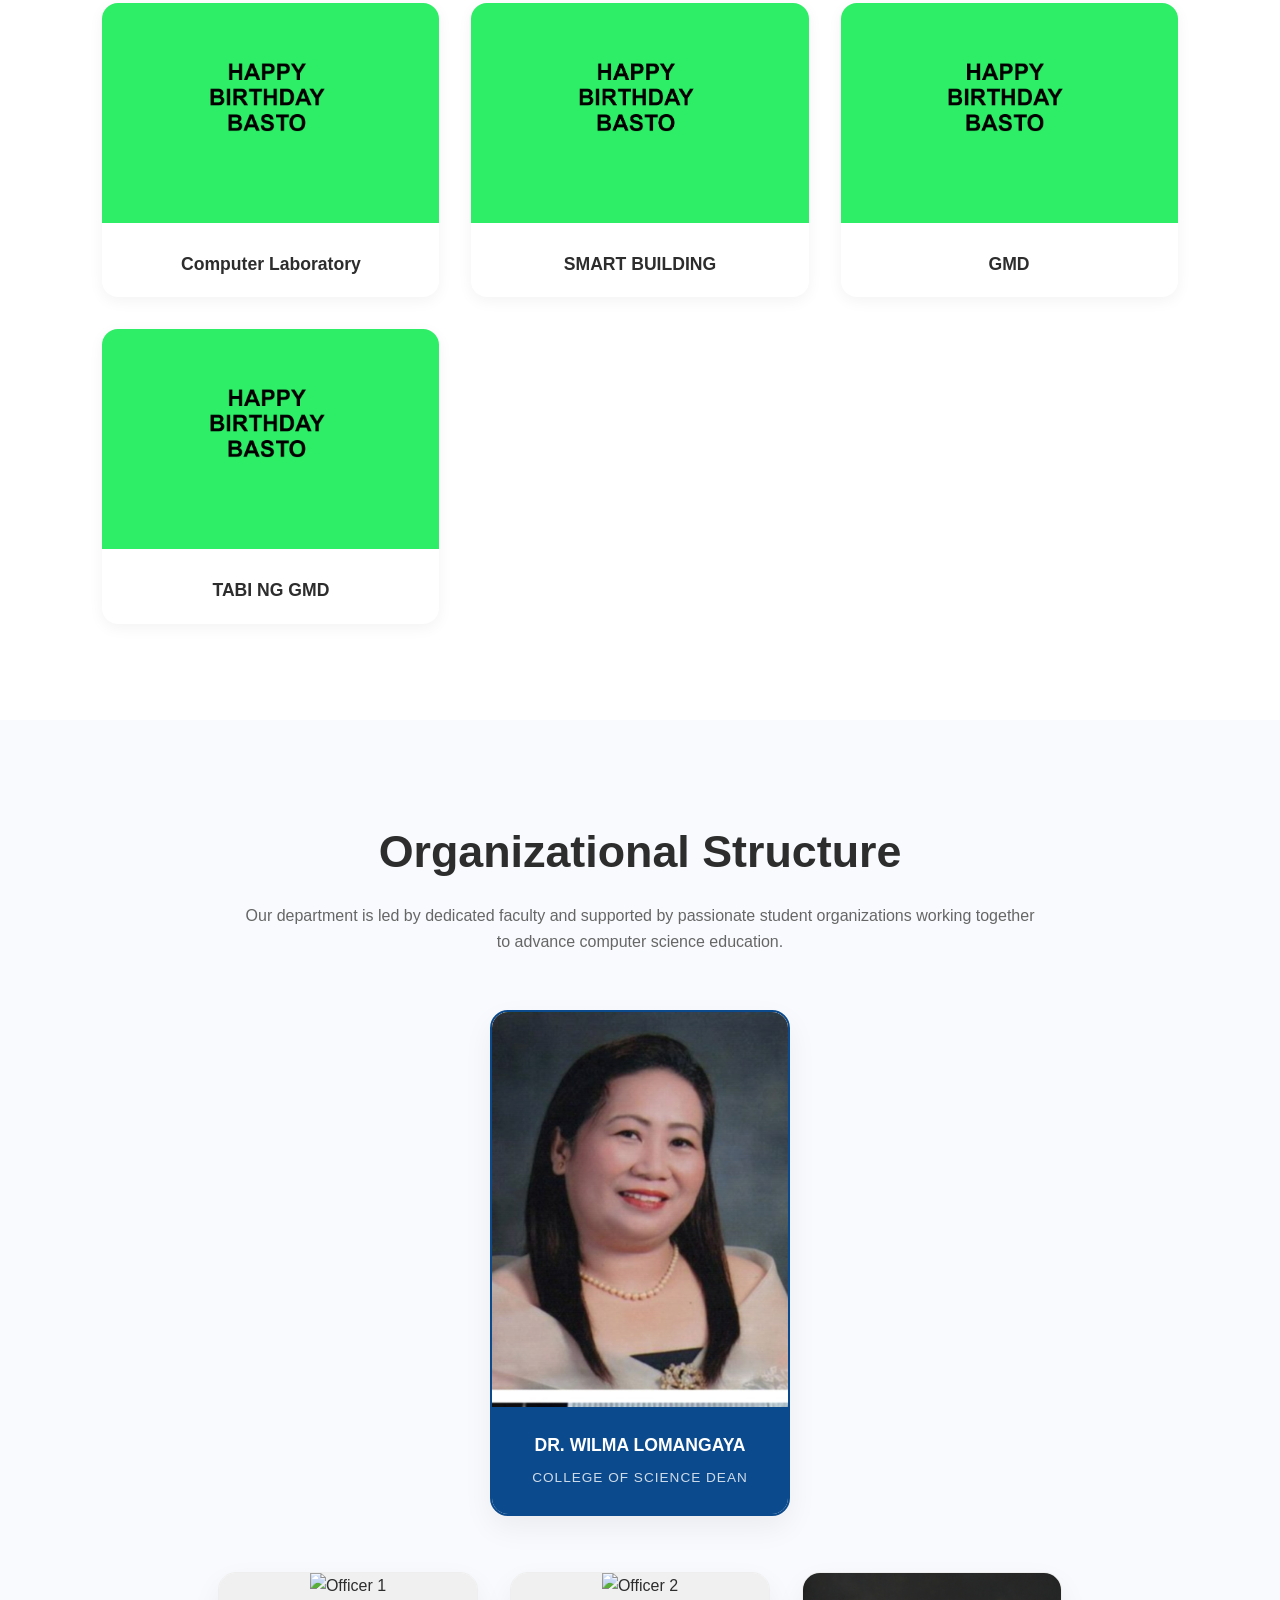
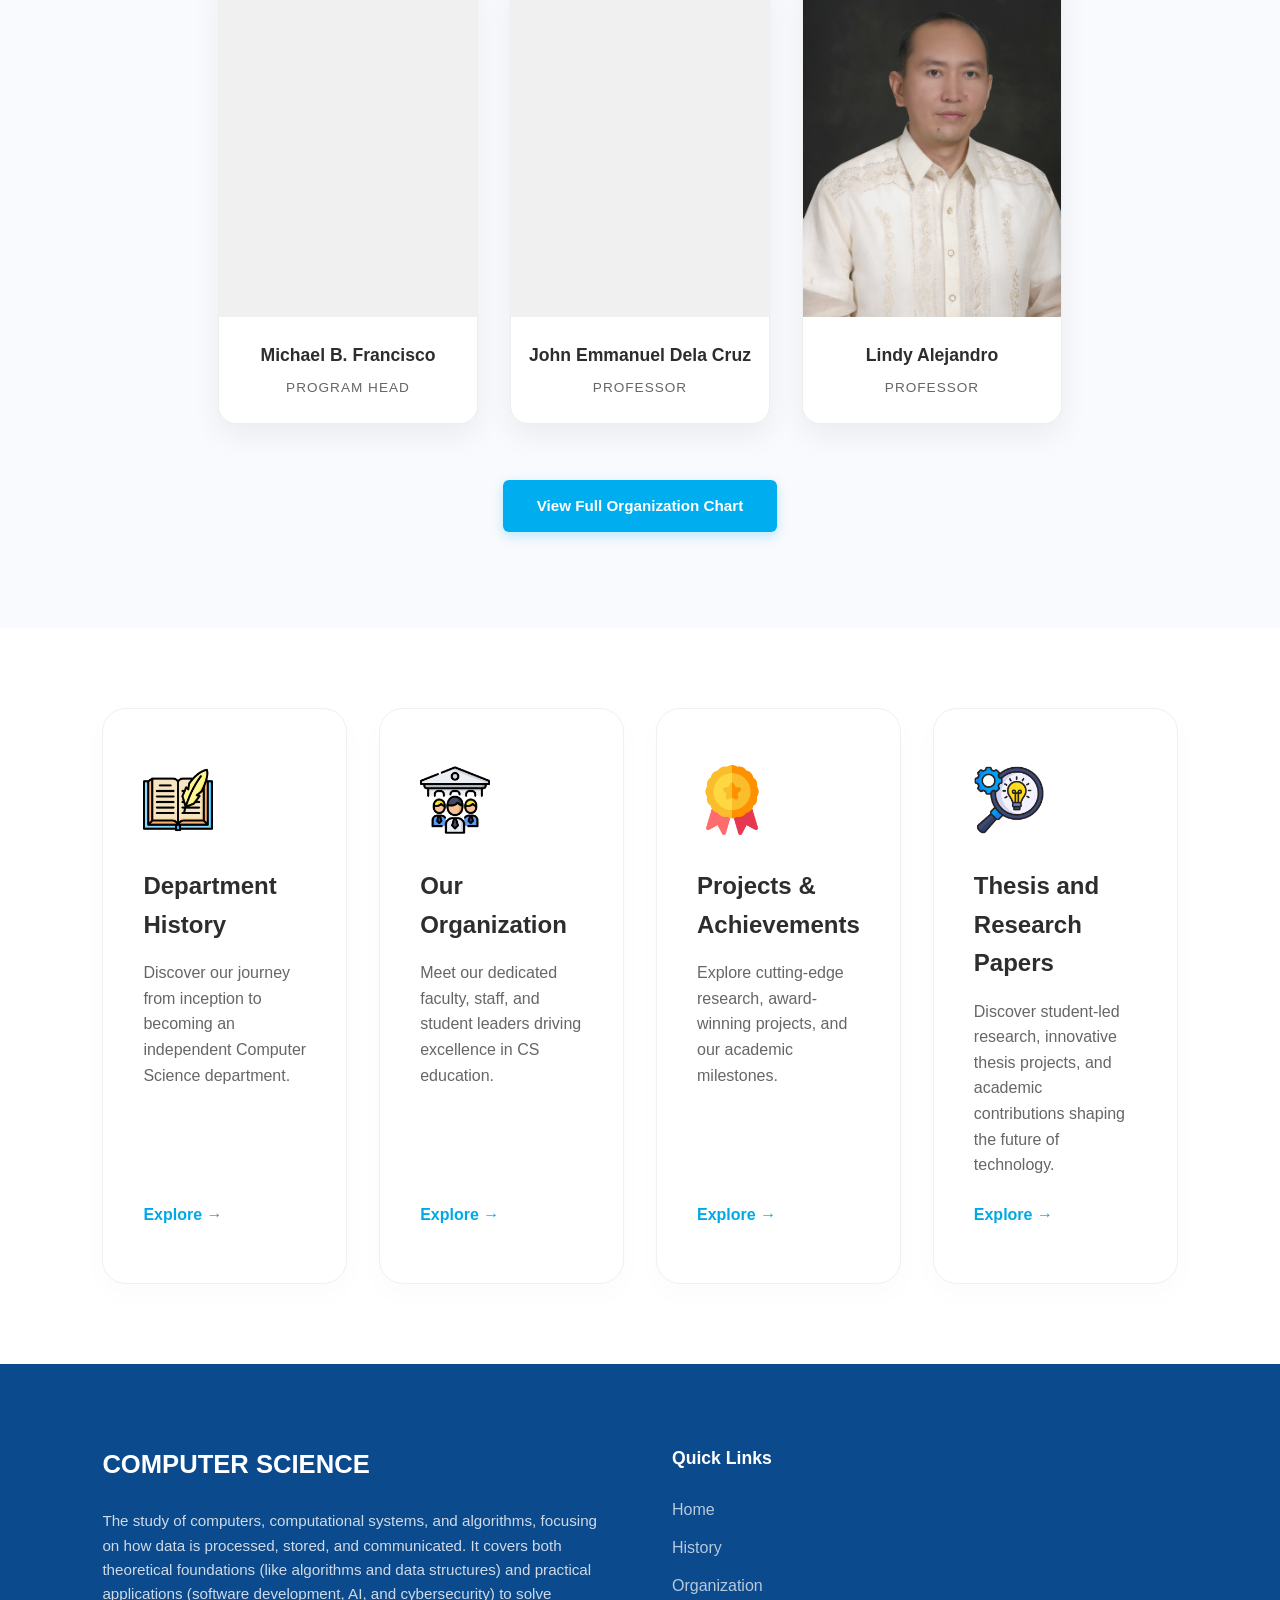
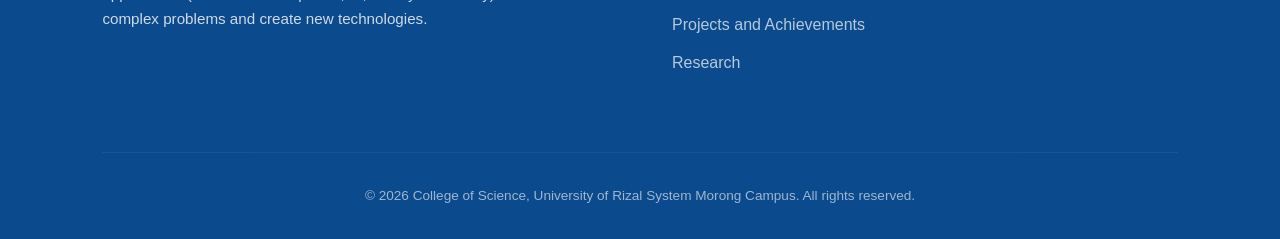
==== commit dfdd9409: "Updated Image Placeholders and others. Updated Image Placeholders and others." ====
--- a/index.html
+++ b/index.html
@@ -38,8 +38,7 @@
             <a href="src/history/history.html" class="btn-primary">Learn More</a>
         </div>
         <div class="hero-image">
-            <img src="assets/PICTURE RESOURCES/LOGO/LOGO_URS.png" alt="URS Logo" class="hero-logo">
-            <img src="assets/PICTURE RESOURCES/LOGO/Untitled design.png" alt="College Logo" class="hero-logo">
+            <img src="assets/PICTURE RESOURCES/FACILITIES/HOME-PLACEHOLDER.png" alt="Computer Science Department" class="hero-showcase-image">
         </div>
     </section>
 
@@ -73,16 +72,20 @@
         <h2 class="section-title">Facilities</h2>
         <div class="facility-grid">
             <div class="facility-card">
-                <img src="assets/PICTURE RESOURCES/FACILITIES/1_SAMPLE.jpg" alt="Computer Laboratory">
+                <img src="assets/PICTURE RESOURCES/FACILITIES/HOME-PLACEHOLDER.png" alt="Computer Laboratory">
                 <p>Computer Laboratory</p>
             </div>
             <div class="facility-card">
-                <img src="assets/PICTURE RESOURCES/FACILITIES/4_SAMPLE.jpg" alt="Research Lab">
-                <p>Research Lab</p>
-            </div>
-            <div class="facility-card">
-                <img src="assets/PICTURE RESOURCES/FACILITIES/6_SAMPLE.jpg" alt="Server Room">
-                <p>Server Room</p>
+                <img src="assets/PICTURE RESOURCES/FACILITIES/HOME-PLACEHOLDER.png" alt="Smart Building">
+                <p>SMART BUILDING</p>
+            </div>
+            <div class="facility-card">
+                <img src="assets/PICTURE RESOURCES/FACILITIES/HOME-PLACEHOLDER.png" alt="GMD">
+                <p>GMD</p>
+            </div>
+            <div class="facility-card">
+                <img src="assets/PICTURE RESOURCES/FACILITIES/HOME-PLACEHOLDER.png" alt="Tabi ng GMD">
+                <p>TABI NG GMD</p>
             </div>
         </div>
     </section>
@@ -178,7 +181,7 @@
         <div class="footer-content">
             <div class="footer-about">
                 <h3>COMPUTER SCIENCE</h3>
-                <p>Educational and organizational hub for the Computer Science department at the University of Rizal System Morong Campus.</p>
+                <p>The study of computers, computational systems, and algorithms, focusing on how data is processed, stored, and communicated. It covers both theoretical foundations (like algorithms and data structures) and practical applications (software development, AI, and cybersecurity) to solve complex problems and create new technologies.</p>
             </div>
             <div class="footer-links">
                 <h4>Quick Links</h4>
--- a/index.css
+++ b/index.css
@@ -148,26 +148,26 @@
 }
 
 .hero-image {
-    flex: 1;
-    display: flex;
-    justify-content: center; /* Centers the logos in the right column */
-    align-items: center;
-    gap: 2rem;               /* Adds space between the two logos */
-}
-
-.hero-logo {
-    width: 250px;            /* Adjust this number to make logos bigger or smaller */
-    height: auto;            /* Keeps the circular/square shape perfect */
-    object-fit: contain;     /* Ensures the logo doesn't stretch */
-    border-radius: 0;        /* Removed the 24px radius so logos look clean */
-    box-shadow: none;        /* Optional: Remove shadow if you want a flat look */
-    filter: drop-shadow(0 10px 15px rgba(0,0,0,0.1)); /* Soft shadow around the logo shape */
+    flex: 1.6;
+    display: flex;
+    justify-content: center;
+    align-items: center;
+    width: 100%;
+}
+
+.hero-showcase-image {
+    width: 100%;
+    max-width: 700px; /* Limits the max width so it doesn't get overwhelmingly large */
+    aspect-ratio: 16 / 9; /* Forces the 16:9 ratio natively */
+    object-fit: cover; /* Ensures the image fills the ratio without stretching */
+    border-radius: 16px; /* Adds a clean, modern rounded corner */
+    box-shadow: 0 10px 30px rgba(0,0,0,0.1); /* Adds depth to the image */
 }
 
 /* --- 4. INFORMATION CARDS (Mission/Vision) --- */
 .info-container {
     display: grid;
-    grid-template-columns: repeat(3, minmax(300px, 1fr));
+    grid-template-columns: repeat(auto-fit, minmax(220px, 1fr));
     gap: 2rem;
     padding: 5rem 8%;
 }
@@ -192,11 +192,11 @@
     text-align: left;
     display: flex;
     flex-direction: column;
-    min-height: 400px;
+    min-height: 350px; 
 }
 
 .icon-box {
-    width: 70px; /* Controlled icon container size */
+    width: 70px;
     height: 70px;
     margin-bottom: 2rem;
 }
@@ -204,7 +204,7 @@
 .icon-box img {
     width: 100%;
     height: 100%;
-    object-fit: contain; /* Prevents icons from stretching */
+    object-fit: contain;
 }
 
 .info-card.explore h3 {
@@ -306,7 +306,7 @@
 
 .profile-img-container {
     width: 100%;
-    aspect-ratio: 3 / 4; /* Professional Portrait Ratio */
+    aspect-ratio: 3 / 4;
     overflow: hidden;
     background: #f0f0f0;
 }
@@ -315,7 +315,7 @@
     width: 100%;
     height: 100%;
     object-fit: cover;
-    object-position: top center; /* Keeps faces in frame */
+    object-position: top center;
 }
 
 .profile-info {
@@ -467,14 +467,4 @@
     .nav-links li { margin: 0; }
     
     .section-title { font-size: 2.2rem; }
-}
-
-@media (max-width: 600px) {
-    .hero-image {
-        flex-direction: column;
-        gap: 1rem;
-    }
-    .hero-logo {
-        width: 180px;
-    }
 }
